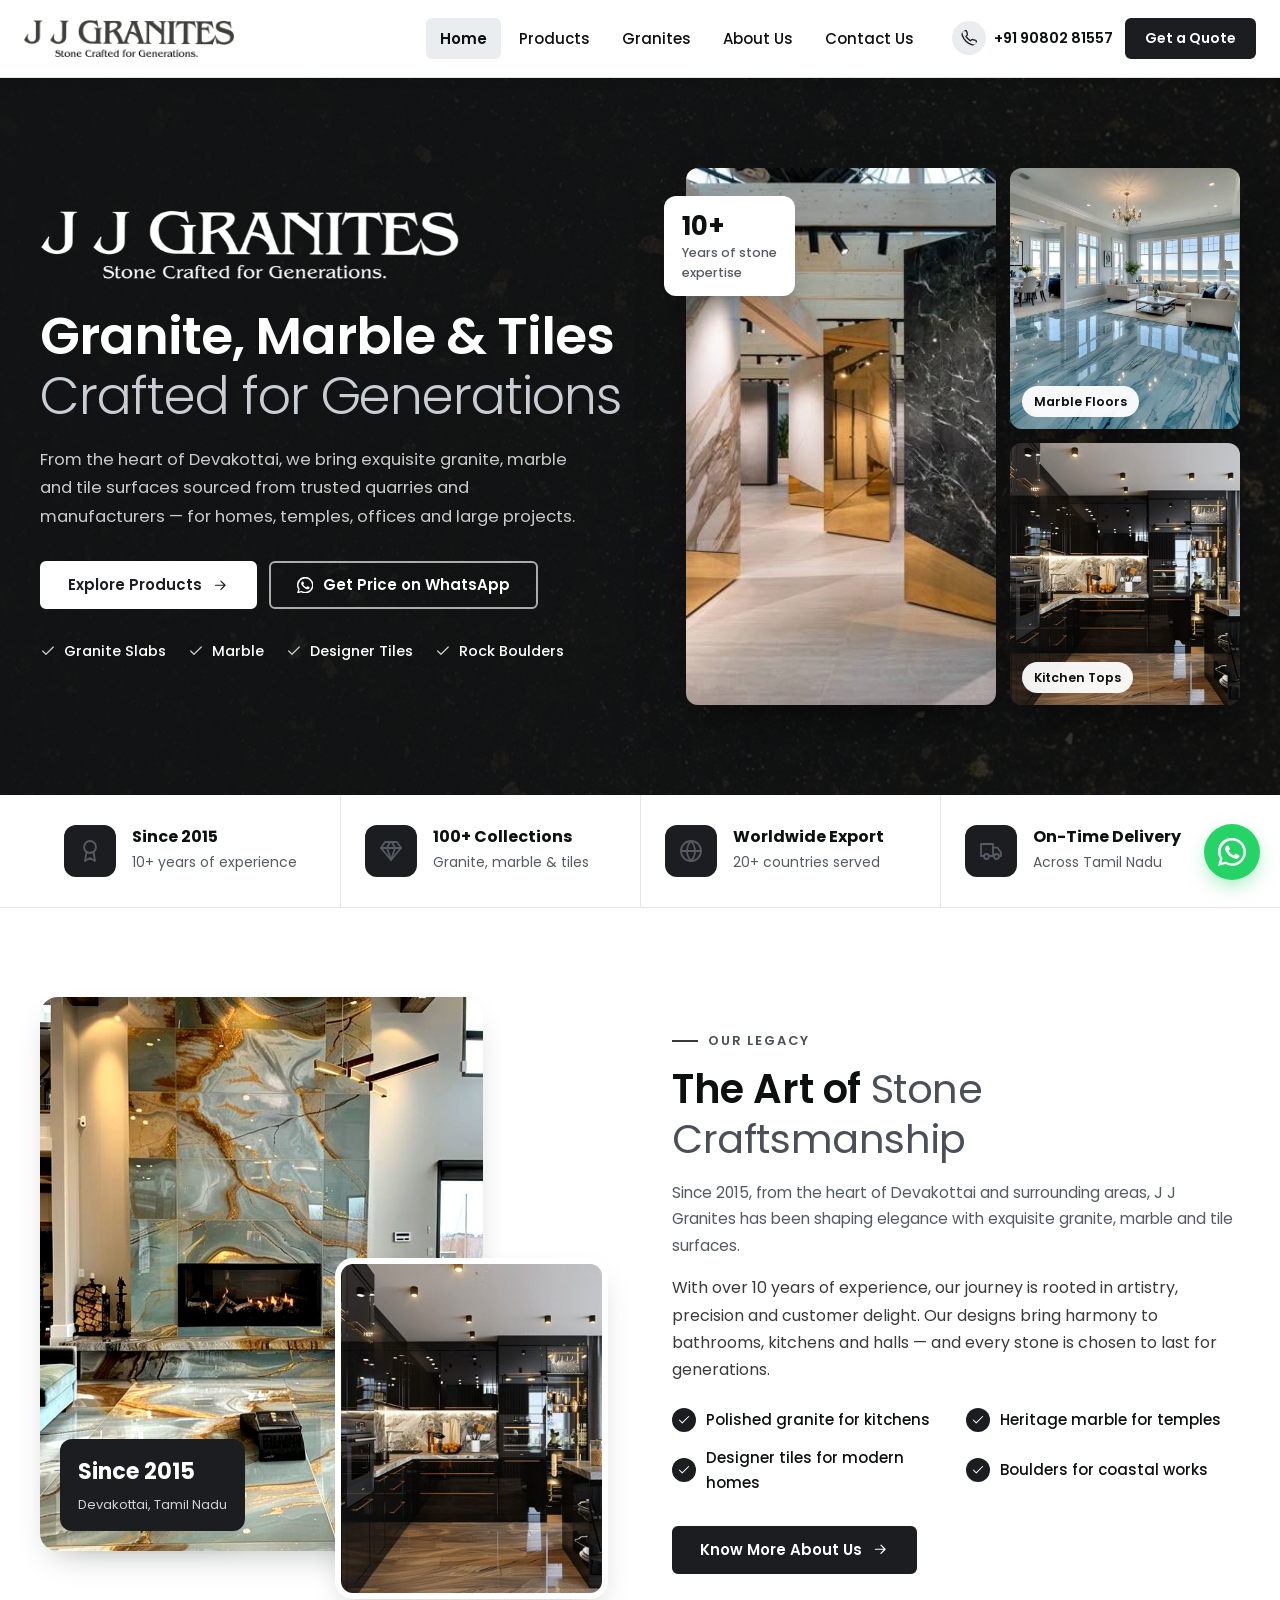
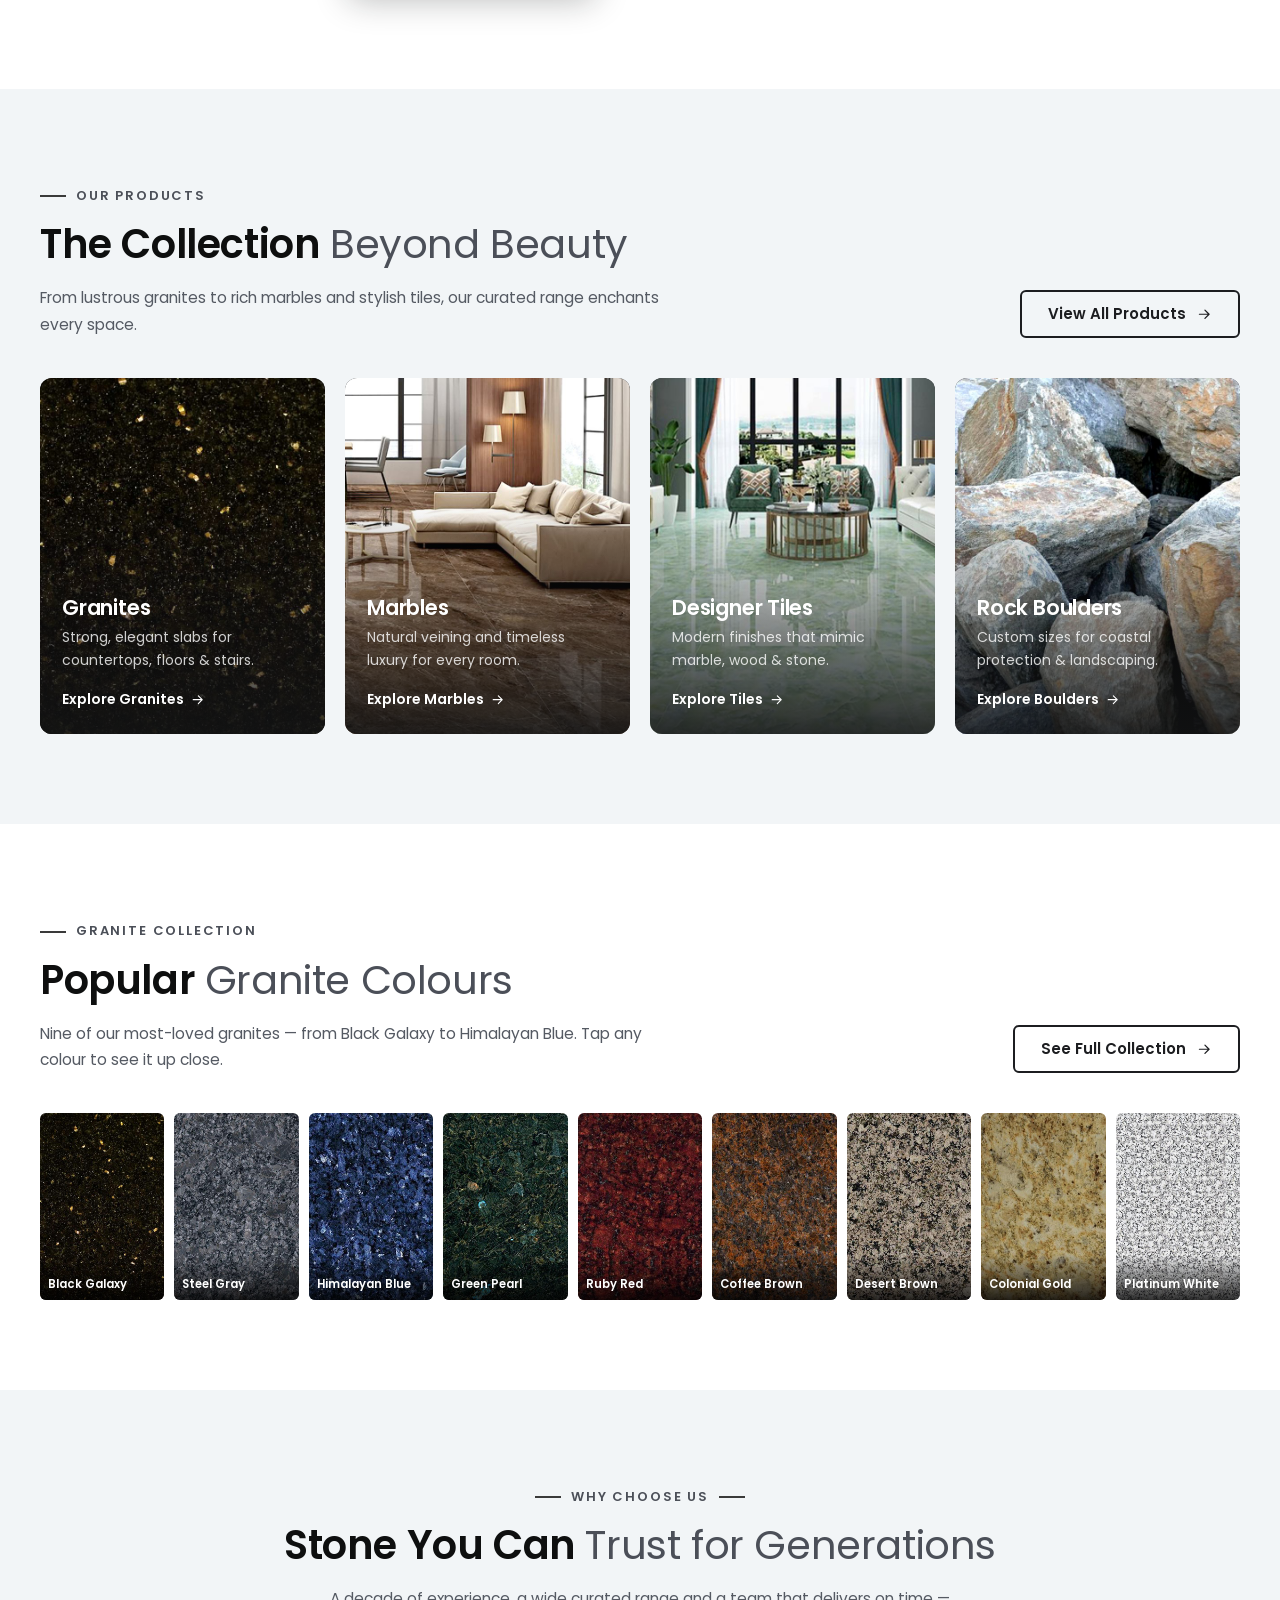
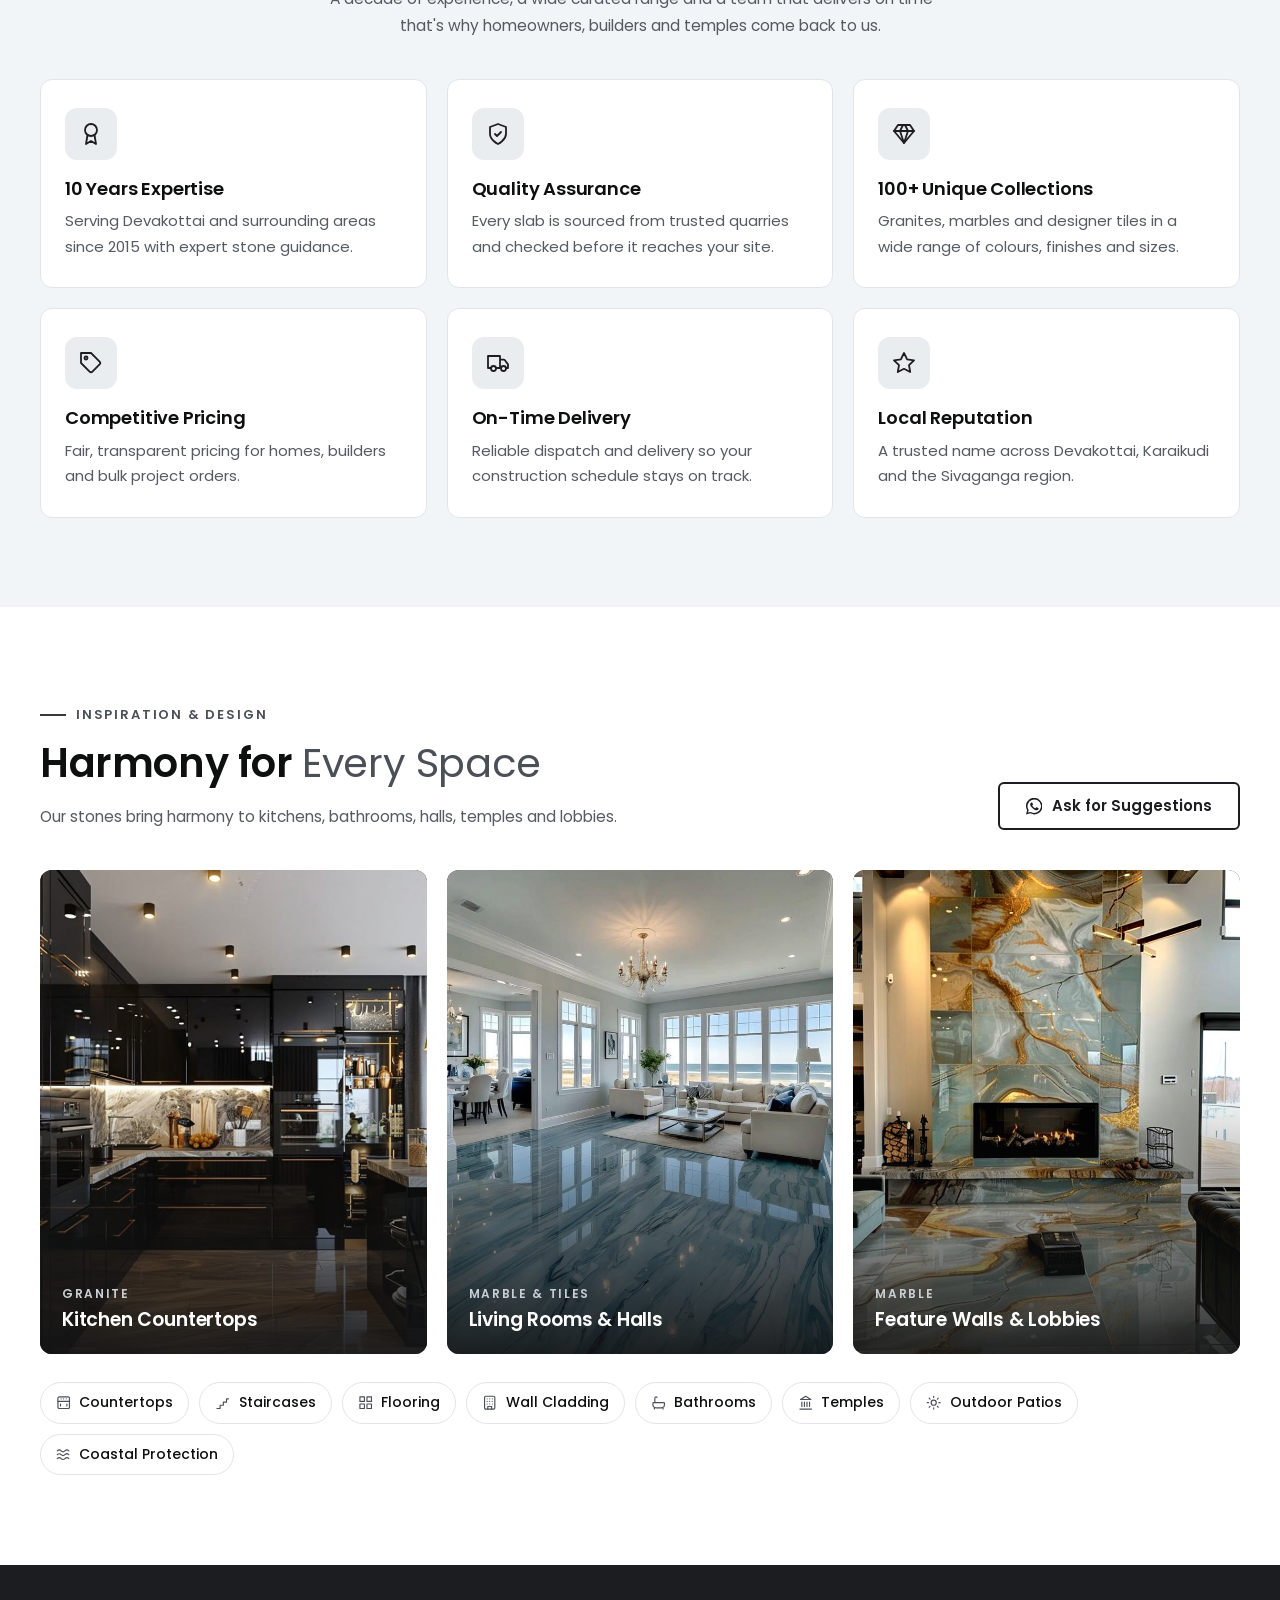
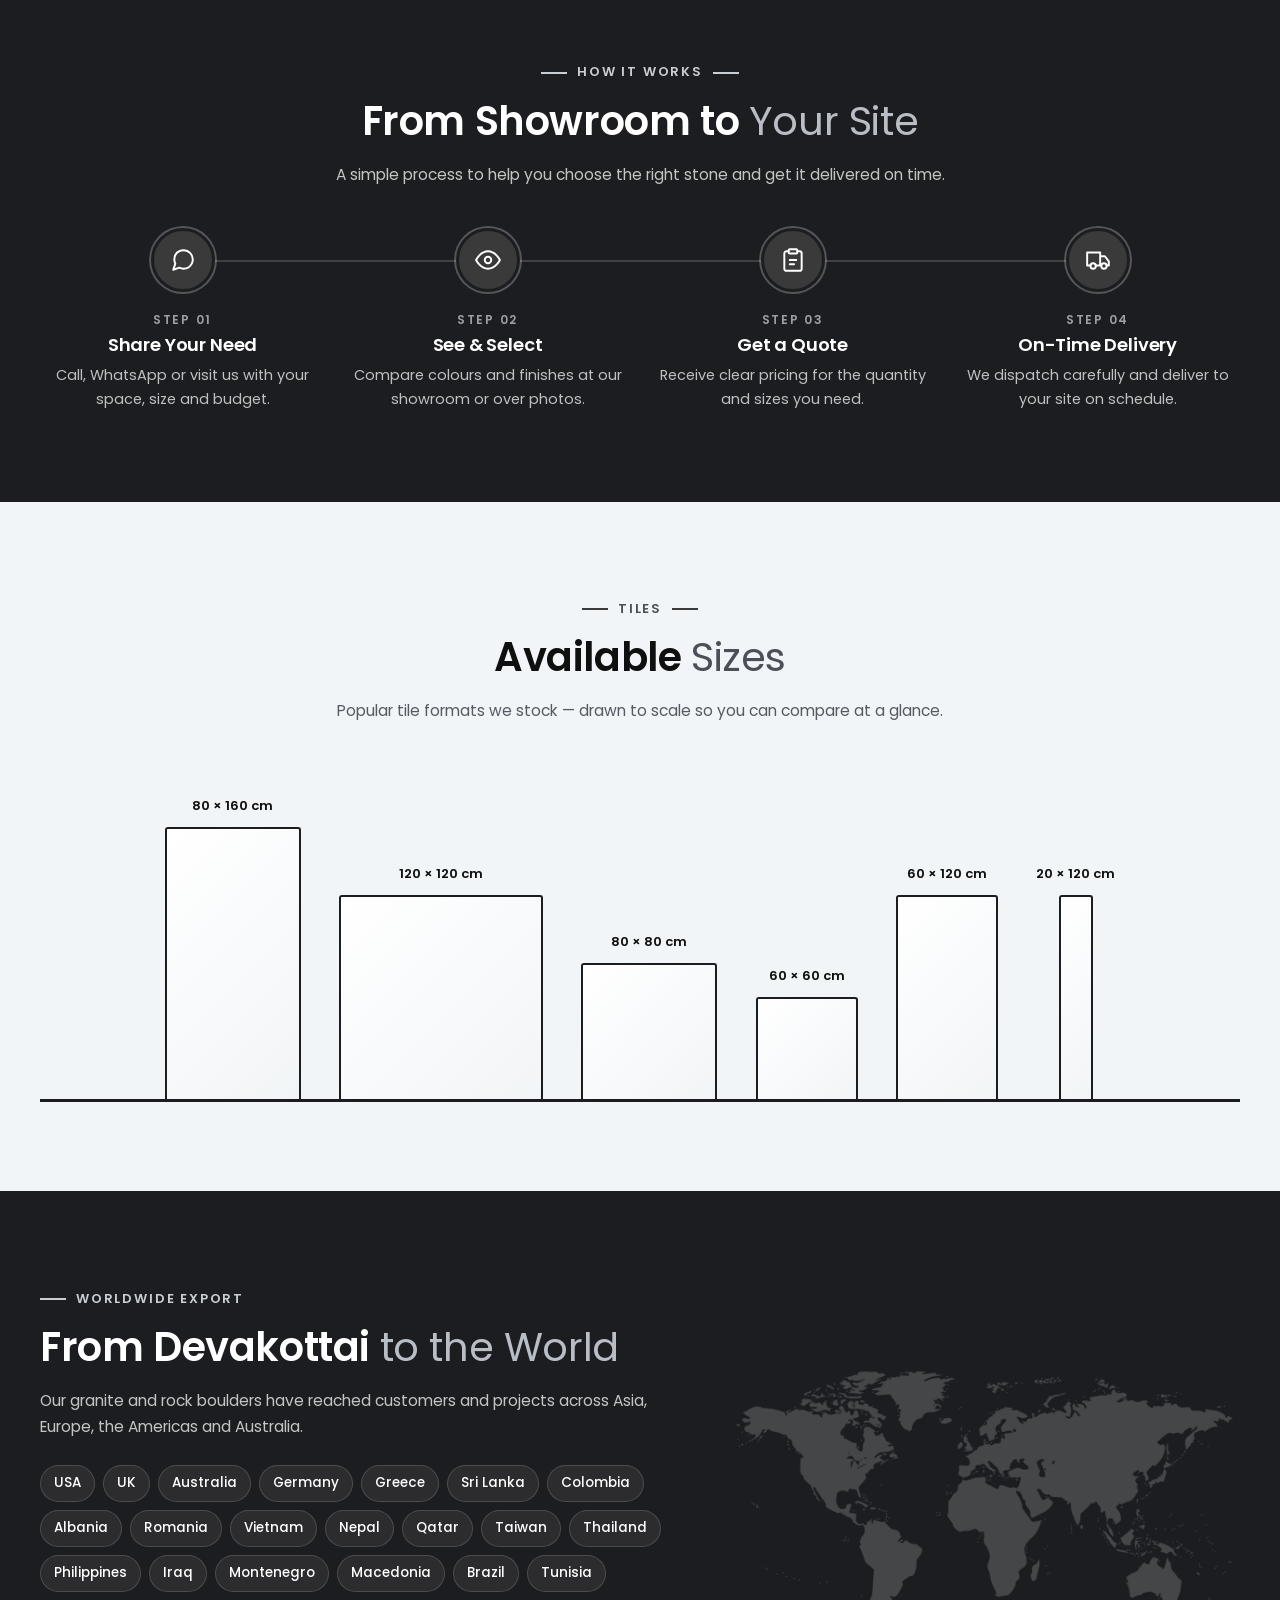
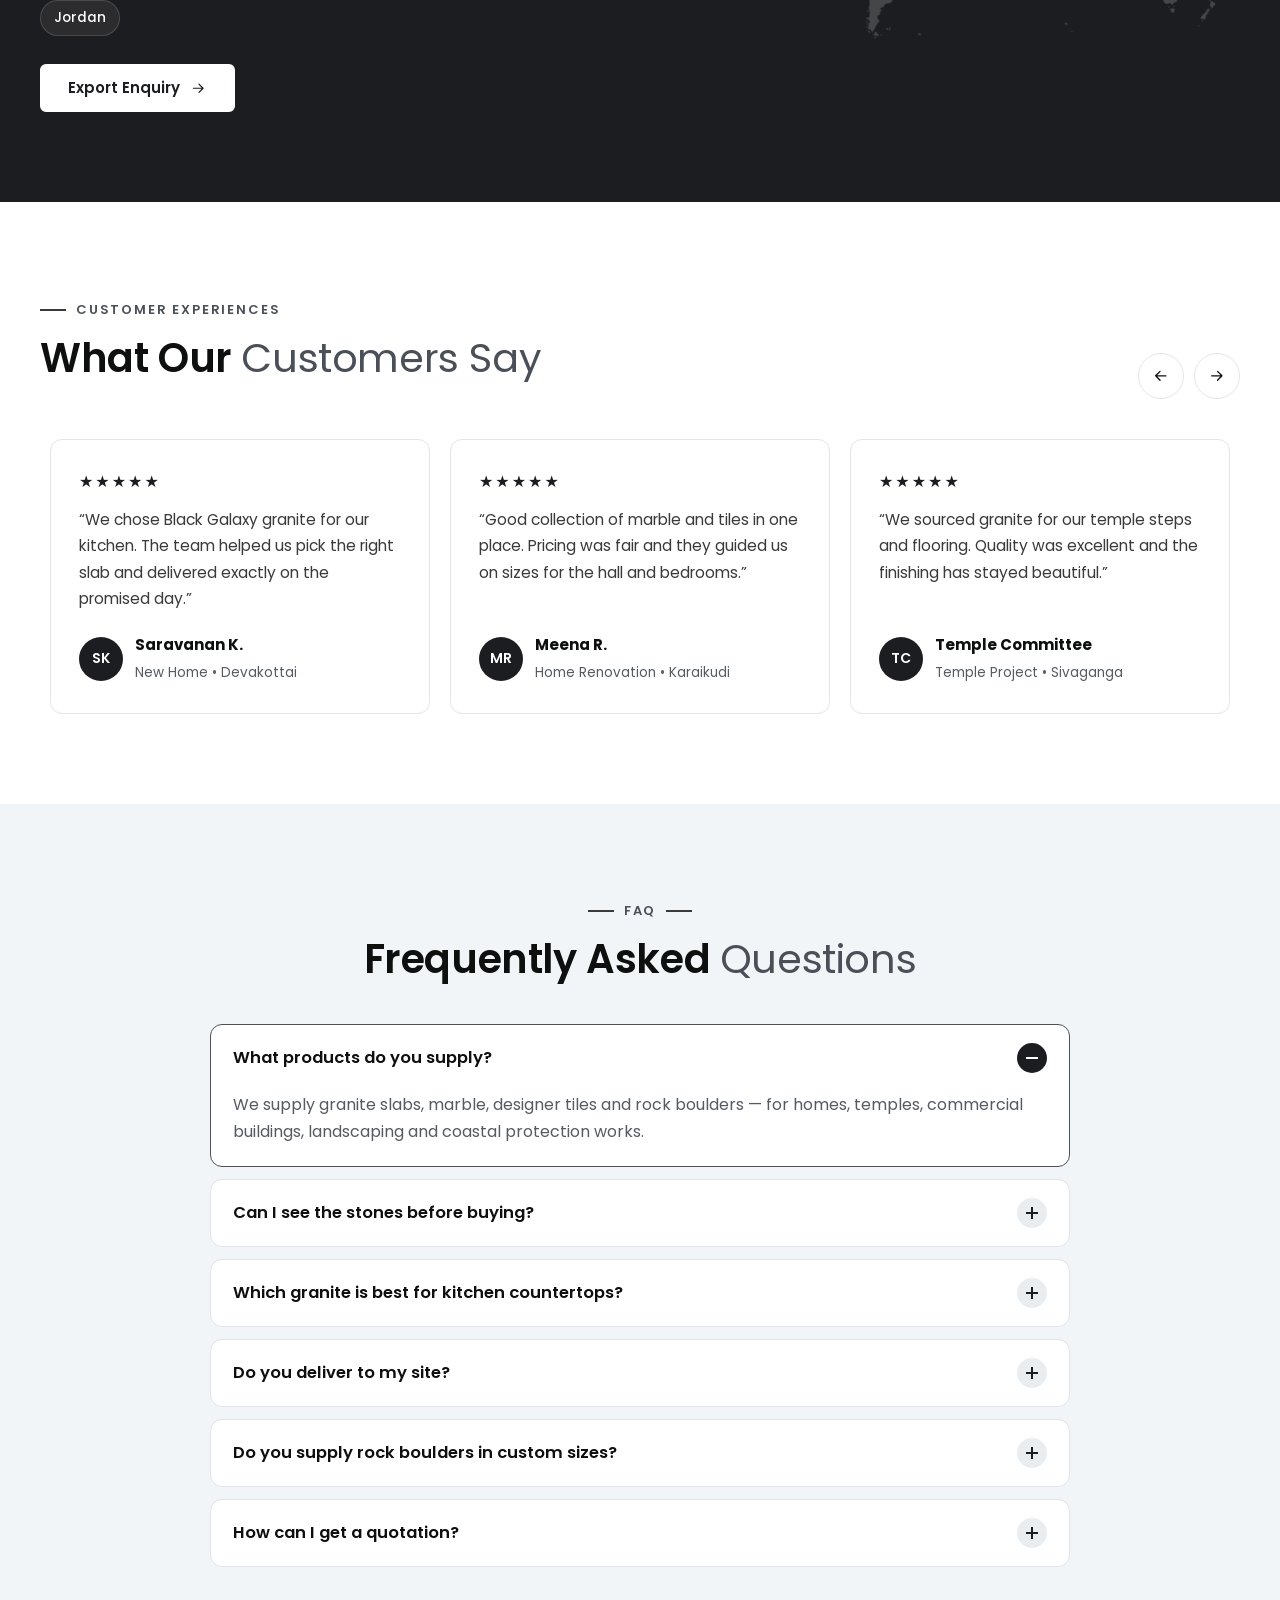
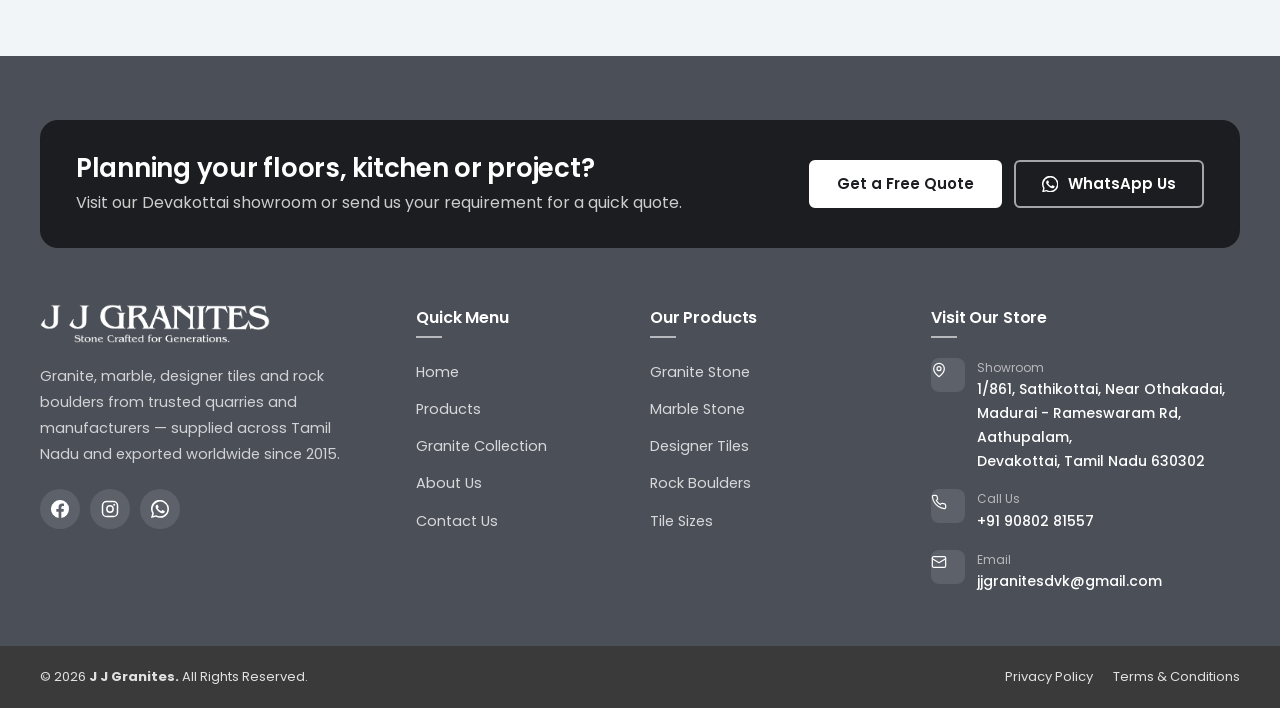
==== index.html @ 9a73b0e4 "Redesign J J Granites website as a static multi-page site Rebuild Home, Products, Granites, About an" ====
<!DOCTYPE html>
<html lang="en">
<head>
  <meta charset="UTF-8">
  <meta name="viewport" content="width=device-width, initial-scale=1">
  <title>J J Granites | Granite, Marble &amp; Tiles Showroom in Devakottai</title>
  <meta name="description" content="J J Granites, Devakottai — premium granite slabs, marble, designer tiles and rock boulders since 2015. 100+ collections, competitive pricing, on-time delivery and worldwide export.">
  <meta name="theme-color" content="#1c1d20">
  <meta property="og:title" content="J J Granites — Stone Crafted for Generations">
  <meta property="og:description" content="Granite, marble, designer tiles and rock boulders in Devakottai, Tamil Nadu. Since 2015.">
  <meta property="og:image" content="assets/images/showroom.jpg">
  <link rel="icon" href="assets/images/favicon.svg" type="image/svg+xml">
  <link rel="preconnect" href="https://fonts.googleapis.com">
  <link rel="preconnect" href="https://fonts.gstatic.com" crossorigin>
  <link rel="preload" as="image" href="assets/images/showroom.jpg" fetchpriority="high">
  <link href="https://fonts.googleapis.com/css2?family=Poppins:wght@300;400;500;600;700&display=swap" rel="stylesheet">
  <link rel="stylesheet" href="assets/css/style.css">
  <script>document.documentElement.className += " js";</script>
  <script type="application/ld+json">
  {"@context":"https://schema.org","@type":"HomeAndConstructionBusiness","name":"J J Granites","description":"Granite, marble, designer tiles and rock boulders supplier in Devakottai since 2015.","telephone":"+91 90802 81557","email":"jjgranitesdvk@gmail.com","foundingDate":"2015","address":{"@type":"PostalAddress","streetAddress":"1/861, Sathikottai, Near Othakadai, Madurai - Rameswaram Rd, Aathupalam","addressLocality":"Devakottai","addressRegion":"Tamil Nadu","postalCode":"630302","addressCountry":"IN"},"geo":{"@type":"GeoCoordinates","latitude":9.93785,"longitude":78.82600},"sameAs":["https://www.facebook.com/p/JJ-Granites-100064353811901/","https://www.instagram.com/jjgranitesdvk/"]}
  </script>
</head>
<body data-page="home">

  <div id="site-header"></div>

  <main>
    <!-- ================= HERO ================= -->
    <section class="hero" aria-label="Welcome">
      <div class="hero__texture"><img src="assets/images/texture-black.jpg" alt="" width="1600" height="996"></div>
      <div class="container hero__grid">
        <div class="hero__content">
          <img class="hero__logo hero-in" src="assets/images/logo-white.png" alt="J J Granites — Stone Crafted for Generations." width="597" height="101">
          <h1 class="hero__title hero-in" style="--d:.08s">Granite, Marble &amp; Tiles <span>Crafted for Generations</span></h1>
          <p class="hero__text hero-in" style="--d:.16s">From the heart of Devakottai, we bring exquisite granite, marble and tile surfaces sourced from trusted quarries and manufacturers — for homes, temples, offices and large projects.</p>
          <div class="btn-row hero-in" style="--d:.24s">
            <a class="btn" href="Products.html">Explore Products <i data-icon="arrow"></i></a>
            <a class="btn btn--outline" data-wa="Hello J J Granites, I'd like to know the price and availability of your stones."><i data-icon="whatsapp"></i> Get Price on WhatsApp</a>
          </div>
          <ul class="hero__points hero-in" style="--d:.32s">
            <li><i data-icon="check"></i>Granite Slabs</li>
            <li><i data-icon="check"></i>Marble</li>
            <li><i data-icon="check"></i>Designer Tiles</li>
            <li><i data-icon="check"></i>Rock Boulders</li>
          </ul>
        </div>
        <div class="collage hero-in" style="--d:.2s">
          <div class="collage__item collage__item--main"><img src="assets/images/showroom.jpg" alt="Showroom with polished marble and granite display slabs" width="736" height="491" fetchpriority="high" style="object-position: 30% 50%"></div>
          <div class="collage__item"><img src="assets/images/marble-living.jpg" alt="Living room with glossy blue marble flooring" width="736" height="920"><span class="collage__label">Marble Floors</span></div>
          <div class="collage__item"><img src="assets/images/kitchen.jpg" alt="Modern kitchen with stone countertops" width="736" height="920" style="object-position: 50% 60%"><span class="collage__label">Kitchen Tops</span></div>
          <div class="collage__badge"><strong>10+</strong><span>Years of stone<br>expertise</span></div>
        </div>
      </div>
    </section>

    <!-- ================= HIGHLIGHTS ================= -->
    <section class="stats-bar" aria-label="Highlights">
      <div class="container stats">
        <div class="stat"><span class="stat__icon"><i data-icon="award"></i></span><div><strong>Since 2015</strong><span>10+ years of experience</span></div></div>
        <div class="stat"><span class="stat__icon"><i data-icon="gem"></i></span><div><strong>100+ Collections</strong><span>Granite, marble &amp; tiles</span></div></div>
        <div class="stat"><span class="stat__icon"><i data-icon="globe"></i></span><div><strong>Worldwide Export</strong><span>20+ countries served</span></div></div>
        <div class="stat"><span class="stat__icon"><i data-icon="truck"></i></span><div><strong>On-Time Delivery</strong><span>Across Tamil Nadu</span></div></div>
      </div>
    </section>

    <!-- ================= ABOUT ================= -->
    <section class="section">
      <div class="container split">
        <div class="media-pair" data-reveal>
          <div class="media"><img src="assets/images/onyx-living.jpg" alt="Living room with onyx marble feature wall and floor" width="736" height="920" loading="lazy"></div>
          <div class="media media--inset"><img src="assets/images/kitchen.jpg" alt="Kitchen finished with dark stone surfaces" width="736" height="920" loading="lazy"></div>
          <div class="media-badge"><strong>Since 2015</strong><span>Devakottai, Tamil Nadu</span></div>
        </div>
        <div data-reveal>
          <span class="eyebrow">Our Legacy</span>
          <h2 class="title">The Art of <span>Stone Craftsmanship</span></h2>
          <p class="lead">Since 2015, from the heart of Devakottai and surrounding areas, J J Granites has been shaping elegance with exquisite granite, marble and tile surfaces.</p>
          <p>With over 10 years of experience, our journey is rooted in artistry, precision and customer delight. Our designs bring harmony to bathrooms, kitchens and halls — and every stone is chosen to last for generations.</p>
          <ul class="checks">
            <li><i data-icon="check"></i>Polished granite for kitchens</li>
            <li><i data-icon="check"></i>Heritage marble for temples</li>
            <li><i data-icon="check"></i>Designer tiles for modern homes</li>
            <li><i data-icon="check"></i>Boulders for coastal works</li>
          </ul>
          <a class="btn" href="About%20us.html">Know More About Us <i data-icon="arrow"></i></a>
        </div>
      </div>
    </section>

    <!-- ================= PRODUCT CATEGORIES ================= -->
    <section class="section section--alt">
      <div class="container">
        <div class="section-head section-head--split">
          <div>
            <span class="eyebrow">Our Products</span>
            <h2 class="title">The Collection <span>Beyond Beauty</span></h2>
            <p class="lead">From lustrous granites to rich marbles and stylish tiles, our curated range enchants every space.</p>
          </div>
          <a class="btn btn--outline" href="Products.html">View All Products <i data-icon="arrow"></i></a>
        </div>
        <div class="cats" data-stagger>
          <a class="cat" href="Products.html#granite" data-reveal>
            <img src="assets/images/cat-granite.jpg" alt="Black galaxy granite with golden flecks" width="640" height="800" loading="lazy">
            <div class="cat__body"><h3>Granites</h3><p>Strong, elegant slabs for countertops, floors &amp; stairs.</p><span class="link-arrow">Explore Granites <i data-icon="arrow"></i></span></div>
          </a>
          <a class="cat" href="Products.html#marble" data-reveal>
            <img src="assets/images/cat-marble.jpg" alt="Living room with brown marble flooring" width="640" height="800" loading="lazy">
            <div class="cat__body"><h3>Marbles</h3><p>Natural veining and timeless luxury for every room.</p><span class="link-arrow">Explore Marbles <i data-icon="arrow"></i></span></div>
          </a>
          <a class="cat" href="Products.html#tiles" data-reveal>
            <img src="assets/images/cat-tiles.jpg" alt="Hall with glossy green designer floor tiles" width="640" height="800" loading="lazy">
            <div class="cat__body"><h3>Designer Tiles</h3><p>Modern finishes that mimic marble, wood &amp; stone.</p><span class="link-arrow">Explore Tiles <i data-icon="arrow"></i></span></div>
          </a>
          <a class="cat" href="Products.html#boulders" data-reveal>
            <img src="assets/images/cat-boulders.jpg" alt="Large natural rock boulders" width="640" height="800" loading="lazy">
            <div class="cat__body"><h3>Rock Boulders</h3><p>Custom sizes for coastal protection &amp; landscaping.</p><span class="link-arrow">Explore Boulders <i data-icon="arrow"></i></span></div>
          </a>
        </div>
        <p class="swipe-hint"><i data-icon="arrow"></i> Swipe to see more</p>
      </div>
    </section>

    <!-- ================= GRANITE STRIP ================= -->
    <section class="section">
      <div class="container">
        <div class="section-head section-head--split">
          <div>
            <span class="eyebrow">Granite Collection</span>
            <h2 class="title">Popular <span>Granite Colours</span></h2>
            <p class="lead">Nine of our most-loved granites — from Black Galaxy to Himalayan Blue. Tap any colour to see it up close.</p>
          </div>
          <a class="btn btn--outline" href="granites.html">See Full Collection <i data-icon="arrow"></i></a>
        </div>
        <div class="strip">
          <a href="granites.html#black-galaxy"><img src="assets/images/granite-black-galaxy-sm.jpg" alt="Black Galaxy granite" width="480" height="720" loading="lazy"><span>Black Galaxy</span></a>
          <a href="granites.html#steel-gray"><img src="assets/images/granite-steel-gray-sm.jpg" alt="Steel Gray granite" width="480" height="720" loading="lazy"><span>Steel Gray</span></a>
          <a href="granites.html#himalayan-blue"><img src="assets/images/granite-himalayan-blue-sm.jpg" alt="Himalayan Blue granite" width="480" height="720" loading="lazy"><span>Himalayan Blue</span></a>
          <a href="granites.html#green-pearl"><img src="assets/images/granite-green-pearl-sm.jpg" alt="Green Pearl granite" width="480" height="720" loading="lazy"><span>Green Pearl</span></a>
          <a href="granites.html#ruby-red"><img src="assets/images/granite-ruby-red-sm.jpg" alt="Absolute Ruby Red granite" width="480" height="720" loading="lazy"><span>Ruby Red</span></a>
          <a href="granites.html#coffee-brown"><img src="assets/images/granite-coffee-brown-sm.jpg" alt="Coffee Brown granite" width="480" height="720" loading="lazy"><span>Coffee Brown</span></a>
          <a href="granites.html#desert-brown"><img src="assets/images/granite-desert-brown-sm.jpg" alt="Desert Brown granite" width="480" height="720" loading="lazy"><span>Desert Brown</span></a>
          <a href="granites.html#colonial-gold"><img src="assets/images/granite-colonial-gold-sm.jpg" alt="Colonial Gold granite" width="480" height="720" loading="lazy"><span>Colonial Gold</span></a>
          <a href="granites.html#platinum-white"><img src="assets/images/granite-platinum-white-sm.jpg" alt="Platinum White granite" width="480" height="720" loading="lazy"><span>Platinum White</span></a>
        </div>
      </div>
    </section>

    <!-- ================= WHY ================= -->
    <section class="section section--alt">
      <div class="container">
        <div class="section-head section-head--center">
          <span class="eyebrow">Why Choose Us</span>
          <h2 class="title">Stone You Can <span>Trust for Generations</span></h2>
          <p class="lead">A decade of experience, a wide curated range and a team that delivers on time — that's why homeowners, builders and temples come back to us.</p>
        </div>
        <div class="features" data-stagger>
          <div class="feature" data-reveal><div class="feature__icon"><i data-icon="award"></i></div><div><h3>10 Years Expertise</h3><p>Serving Devakottai and surrounding areas since 2015 with expert stone guidance.</p></div></div>
          <div class="feature" data-reveal><div class="feature__icon"><i data-icon="shield"></i></div><div><h3>Quality Assurance</h3><p>Every slab is sourced from trusted quarries and checked before it reaches your site.</p></div></div>
          <div class="feature" data-reveal><div class="feature__icon"><i data-icon="gem"></i></div><div><h3>100+ Unique Collections</h3><p>Granites, marbles and designer tiles in a wide range of colours, finishes and sizes.</p></div></div>
          <div class="feature" data-reveal><div class="feature__icon"><i data-icon="tag"></i></div><div><h3>Competitive Pricing</h3><p>Fair, transparent pricing for homes, builders and bulk project orders.</p></div></div>
          <div class="feature" data-reveal><div class="feature__icon"><i data-icon="truck"></i></div><div><h3>On-Time Delivery</h3><p>Reliable dispatch and delivery so your construction schedule stays on track.</p></div></div>
          <div class="feature" data-reveal><div class="feature__icon"><i data-icon="star"></i></div><div><h3>Local Reputation</h3><p>A trusted name across Devakottai, Karaikudi and the Sivaganga region.</p></div></div>
        </div>
      </div>
    </section>

    <!-- ================= INSPIRATION / SPACES ================= -->
    <section class="section">
      <div class="container">
        <div class="section-head section-head--split">
          <div>
            <span class="eyebrow">Inspiration &amp; Design</span>
            <h2 class="title">Harmony for <span>Every Space</span></h2>
            <p class="lead">Our stones bring harmony to kitchens, bathrooms, halls, temples and lobbies.</p>
          </div>
          <a class="btn btn--outline" data-wa="Hello J J Granites, I need help choosing stone for my home / project."><i data-icon="whatsapp"></i> Ask for Suggestions</a>
        </div>
        <div class="spaces" data-stagger>
          <div class="space" data-reveal><img src="assets/images/kitchen.jpg" alt="Kitchen with polished stone surfaces" width="736" height="920" loading="lazy"><div class="space__body"><small>Granite</small><h3>Kitchen Countertops</h3></div></div>
          <div class="space" data-reveal><img src="assets/images/marble-living.jpg" alt="Hall with glossy marble flooring" width="736" height="920" loading="lazy"><div class="space__body"><small>Marble &amp; Tiles</small><h3>Living Rooms &amp; Halls</h3></div></div>
          <div class="space" data-reveal><img src="assets/images/onyx-living.jpg" alt="Feature wall clad in onyx marble" width="736" height="920" loading="lazy"><div class="space__body"><small>Marble</small><h3>Feature Walls &amp; Lobbies</h3></div></div>
        </div>
        <p class="swipe-hint"><i data-icon="arrow"></i> Swipe to see more</p>
        <div class="pills" style="margin-top: 28px">
          <span class="pill"><i data-icon="kitchen"></i>Countertops</span>
          <span class="pill"><i data-icon="stairs"></i>Staircases</span>
          <span class="pill"><i data-icon="grid"></i>Flooring</span>
          <span class="pill"><i data-icon="building"></i>Wall Cladding</span>
          <span class="pill"><i data-icon="bath"></i>Bathrooms</span>
          <span class="pill"><i data-icon="pillar"></i>Temples</span>
          <span class="pill"><i data-icon="sun"></i>Outdoor Patios</span>
          <span class="pill"><i data-icon="wave"></i>Coastal Protection</span>
        </div>
      </div>
    </section>

    <!-- ================= PROCESS ================= -->
    <section class="section section--dark">
      <div class="container">
        <div class="section-head section-head--center">
          <span class="eyebrow">How It Works</span>
          <h2 class="title">From Showroom to <span>Your Site</span></h2>
          <p class="lead">A simple process to help you choose the right stone and get it delivered on time.</p>
        </div>
        <div class="process">
          <div class="step"><div class="step__dot"><i data-icon="chat"></i></div><span class="step__no">STEP 01</span><h3>Share Your Need</h3><p>Call, WhatsApp or visit us with your space, size and budget.</p></div>
          <div class="step"><div class="step__dot"><i data-icon="eye"></i></div><span class="step__no">STEP 02</span><h3>See &amp; Select</h3><p>Compare colours and finishes at our showroom or over photos.</p></div>
          <div class="step"><div class="step__dot"><i data-icon="clipboard"></i></div><span class="step__no">STEP 03</span><h3>Get a Quote</h3><p>Receive clear pricing for the quantity and sizes you need.</p></div>
          <div class="step"><div class="step__dot"><i data-icon="truck"></i></div><span class="step__no">STEP 04</span><h3>On-Time Delivery</h3><p>We dispatch carefully and deliver to your site on schedule.</p></div>
        </div>
      </div>
    </section>

    <!-- ================= TILE SIZES ================= -->
    <section class="section section--alt" id="sizes">
      <div class="container">
        <div class="section-head section-head--center">
          <span class="eyebrow">Tiles</span>
          <h2 class="title">Available <span>Sizes</span></h2>
          <p class="lead">Popular tile formats we stock — drawn to scale so you can compare at a glance.</p>
        </div>
        <div class="sizes" aria-label="Available tile sizes in centimetres">
          <div class="size"><span class="size__label">80 × 160 cm</span><div class="size__box" style="--w:80;--h:160"></div></div>
          <div class="size"><span class="size__label">120 × 120 cm</span><div class="size__box" style="--w:120;--h:120"></div></div>
          <div class="size"><span class="size__label">80 × 80 cm</span><div class="size__box" style="--w:80;--h:80"></div></div>
          <div class="size"><span class="size__label">60 × 60 cm</span><div class="size__box" style="--w:60;--h:60"></div></div>
          <div class="size"><span class="size__label">60 × 120 cm</span><div class="size__box" style="--w:60;--h:120"></div></div>
          <div class="size"><span class="size__label">20 × 120 cm</span><div class="size__box" style="--w:20;--h:120"></div></div>
        </div>
      </div>
    </section>

    <!-- ================= EXPORT ================= -->
    <section class="section section--dark">
      <div class="container export">
        <div data-reveal>
          <span class="eyebrow">Worldwide Export</span>
          <h2 class="title">From Devakottai <span>to the World</span></h2>
          <p class="lead">Our granite and rock boulders have reached customers and projects across Asia, Europe, the Americas and Australia.</p>
          <ul class="countries">
            <li>USA</li><li>UK</li><li>Australia</li><li>Germany</li><li>Greece</li><li>Sri Lanka</li><li>Colombia</li><li>Albania</li><li>Romania</li><li>Vietnam</li><li>Nepal</li><li>Qatar</li><li>Taiwan</li><li>Thailand</li><li>Philippines</li><li>Iraq</li><li>Montenegro</li><li>Macedonia</li><li>Brazil</li><li>Tunisia</li><li>Jordan</li>
          </ul>
          <div class="btn-row" style="margin-top: 28px"><a class="btn btn--white" data-wa="Hello J J Granites, I have an export enquiry.">Export Enquiry <i data-icon="arrow"></i></a></div>
        </div>
        <div class="export__map" data-reveal><img src="assets/images/world-map.png" alt="World map showing J J Granites export reach" width="1100" height="684" loading="lazy"></div>
      </div>
    </section>

    <!-- ================= TESTIMONIALS ================= -->
    <section class="section">
      <div class="container">
        <div class="section-head section-head--split">
          <div>
            <span class="eyebrow">Customer Experiences</span>
            <h2 class="title">What Our <span>Customers Say</span></h2>
          </div>
          <div class="slider__nav">
            <button class="slider__btn" data-prev aria-label="Previous"><i data-icon="arrowL"></i></button>
            <button class="slider__btn" data-next aria-label="Next"><i data-icon="arrow"></i></button>
          </div>
        </div>
        <!-- DEMO TESTIMONIALS: replace names and quotes with genuine customer reviews (e.g. from Google) before going live -->
        <div class="slider" data-slider>
          <div class="slider__track">
            <div class="slide"><div class="testi"><div class="testi__stars" aria-label="5 out of 5">★★★★★</div><p>“We chose Black Galaxy granite for our kitchen. The team helped us pick the right slab and delivered exactly on the promised day.”</p><div class="testi__who"><span class="testi__avatar">SK</span><div><strong>Saravanan K.</strong><small>New Home • Devakottai</small></div></div></div></div>
            <div class="slide"><div class="testi"><div class="testi__stars" aria-label="5 out of 5">★★★★★</div><p>“Good collection of marble and tiles in one place. Pricing was fair and they guided us on sizes for the hall and bedrooms.”</p><div class="testi__who"><span class="testi__avatar">MR</span><div><strong>Meena R.</strong><small>Home Renovation • Karaikudi</small></div></div></div></div>
            <div class="slide"><div class="testi"><div class="testi__stars" aria-label="5 out of 5">★★★★★</div><p>“We sourced granite for our temple steps and flooring. Quality was excellent and the finishing has stayed beautiful.”</p><div class="testi__who"><span class="testi__avatar">TC</span><div><strong>Temple Committee</strong><small>Temple Project • Sivaganga</small></div></div></div></div>
            <div class="slide"><div class="testi"><div class="testi__stars" aria-label="5 out of 5">★★★★★</div><p>“Reliable supplier for our building projects. Bulk orders are handled professionally and dispatch is always on schedule.”</p><div class="testi__who"><span class="testi__avatar">AB</span><div><strong>Arun Builders</strong><small>Contractor • Ramanathapuram</small></div></div></div></div>
          </div>
        </div>
      </div>
    </section>

    <!-- ================= FAQ ================= -->
    <section class="section section--alt">
      <div class="container">
        <div class="section-head section-head--center">
          <span class="eyebrow">FAQ</span>
          <h2 class="title">Frequently Asked <span>Questions</span></h2>
        </div>
        <div class="faq">
          <div class="faq__item is-open"><button class="faq__q" aria-expanded="true">What products do you supply?<span class="faq__plus"></span></button><div class="faq__a"><div><p>We supply granite slabs, marble, designer tiles and rock boulders — for homes, temples, commercial buildings, landscaping and coastal protection works.</p></div></div></div>
          <div class="faq__item"><button class="faq__q" aria-expanded="false">Can I see the stones before buying?<span class="faq__plus"></span></button><div class="faq__a"><div><p>Yes. You are welcome to visit our showroom on the Madurai – Rameswaram Road, Aathupalam, Devakottai. We can also share photos and videos on WhatsApp.</p></div></div></div>
          <div class="faq__item"><button class="faq__q" aria-expanded="false">Which granite is best for kitchen countertops?<span class="faq__plus"></span></button><div class="faq__a"><div><p>Dark granites such as Black Galaxy and Steel Gray are popular for kitchens because they are hard, stain-resistant and easy to maintain. We'll help you choose based on your design and budget.</p></div></div></div>
          <div class="faq__item"><button class="faq__q" aria-expanded="false">Do you deliver to my site?<span class="faq__plus"></span></button><div class="faq__a"><div><p>Yes. We deliver across Devakottai, Karaikudi and the surrounding regions, and export granite and rock boulders internationally.</p></div></div></div>
          <div class="faq__item"><button class="faq__q" aria-expanded="false">Do you supply rock boulders in custom sizes?<span class="faq__plus"></span></button><div class="faq__a"><div><p>Yes. Rock boulders are supplied in custom sizes, weights and quantities as per the client's requirement.</p></div></div></div>
          <div class="faq__item"><button class="faq__q" aria-expanded="false">How can I get a quotation?<span class="faq__plus"></span></button><div class="faq__a"><div><p>Call or WhatsApp us on +91 90802 81557, or fill the enquiry form with the product, quantity and site location. We'll get back to you with pricing.</p></div></div></div>
        </div>
      </div>
    </section>
  </main>

  <div id="site-footer"></div>
  <script src="assets/js/main.js" defer></script>
</body>
</html>
---- assets/css/style.css ----
/* =========================================================
   J J Granites — shared stylesheet
   Theme kept from the original site: Poppins + monochrome stone
   palette (charcoal #4B4F58, graphite #3A3A3A, black, white, #F2F5F7)
   ========================================================= */
:root {
  --stone-950: #121314;
  --stone-900: #1c1d20;
  --stone-800: #2a2c30;
  --stone-700: #3a3a3a;   /* original graphite */
  --stone-600: #4b4f58;   /* original charcoal (footer / text) */
  --stone-400: #8a8f98;
  --stone-200: #dde1e5;
  --stone-100: #e9edf0;
  --stone-50: #f2f5f7;    /* original light background */
  --ink: #0e0f0f;          /* headings */
  --text: #3a3a3a;         /* body copy */
  --muted: #555a63;        /* secondary copy, AA on white */
  --line: #e1e5e9;
  --bg: #ffffff;
  --bg-alt: #f2f5f7;

  --font: "Poppins", system-ui, -apple-system, "Segoe UI", Roboto, sans-serif;
  --radius-sm: 6px;
  --radius: 12px;
  --radius-lg: 18px;
  --shadow-sm: 0 2px 8px rgba(18, 19, 20, .06);
  --shadow: 0 14px 34px -14px rgba(18, 19, 20, .3);
  --ease: cubic-bezier(.22, 1, .36, 1);
  --container: 1200px;
  --header-h: 78px;
}

*, *::before, *::after { box-sizing: border-box; }
html { scroll-behavior: smooth; scroll-padding-top: calc(var(--header-h) + 16px); -webkit-text-size-adjust: 100%; }
body {
  margin: 0; padding-top: var(--header-h);
  font-family: var(--font); font-size: 16px; line-height: 1.7; color: var(--text);
  background: var(--bg); overflow-x: hidden; -webkit-font-smoothing: antialiased;
}
img { max-width: 100%; display: block; height: auto; }
a { color: inherit; text-decoration: none; }
button { font: inherit; cursor: pointer; }
h1, h2, h3, h4 { font-family: var(--font); color: var(--ink); line-height: 1.25; margin: 0 0 .5em; font-weight: 600; letter-spacing: -.01em; }
p { margin: 0 0 1em; }
:focus-visible { outline: 3px solid var(--stone-400); outline-offset: 2px; }

.container { width: min(var(--container), 100% - 48px); margin-inline: auto; }
.section { padding: clamp(56px, 7vw, 92px) 0; }
.section--alt { background: var(--bg-alt); }
.section--dark { background: var(--stone-900); color: rgba(255,255,255,.82); }
.section--dark h2, .section--dark h3 { color: #fff; }
.icon { width: 1.1em; height: 1.1em; display: inline-block; vertical-align: middle; flex-shrink: 0; }

/* ---------- Headings ---------- */
.eyebrow {
  display: inline-flex; align-items: center; gap: 10px; margin-bottom: 12px;
  font-size: 13px; font-weight: 600; letter-spacing: .14em; text-transform: uppercase; color: var(--stone-600);
}
.eyebrow::before { content: ""; width: 26px; height: 2px; background: var(--stone-700); }
.section--dark .eyebrow, .page-hero .eyebrow, .hero .eyebrow { color: #c9ced5; }
.section--dark .eyebrow::before, .page-hero .eyebrow::before, .hero .eyebrow::before { background: #c9ced5; }
.title { font-size: clamp(26px, 3.2vw, 40px); font-weight: 600; margin-bottom: 16px; }
.title span { color: var(--stone-600); font-weight: 400; }
.section--dark .title span { color: #b9bec6; }
.lead { font-size: clamp(15.5px, 1.2vw, 17px); color: var(--muted); max-width: 640px; }
.section--dark .lead { color: rgba(255,255,255,.74); }
.section-head { margin-bottom: 40px; }
.section-head--center { text-align: center; }
.section-head--center .lead { margin-inline: auto; }
.section-head--center .eyebrow::after { content: ""; width: 26px; height: 2px; background: var(--stone-700); }
.section--dark .section-head--center .eyebrow::after { background: #c9ced5; }
.section-head--split { display: flex; justify-content: space-between; align-items: flex-end; gap: 24px; flex-wrap: wrap; }
.section-head--split .lead { margin: 0; }

/* ---------- Buttons ---------- */
.btn {
  display: inline-flex; align-items: center; justify-content: center; gap: 10px;
  padding: 13px 26px; border-radius: var(--radius-sm); border: 2px solid var(--stone-900);
  background: var(--stone-900); color: #fff; font-weight: 600; font-size: 15px; line-height: 1.2;
  transition: background .25s, border-color .25s, color .25s, box-shadow .25s;
}
.btn:hover { background: var(--stone-600); border-color: var(--stone-600); box-shadow: var(--shadow); }
.btn--outline { background: transparent; color: var(--stone-900); border-color: var(--stone-900); }
.btn--outline:hover { background: var(--stone-900); color: #fff; border-color: var(--stone-900); }
.btn--white { background: #fff; color: var(--stone-900); border-color: #fff; }
.btn--white:hover { background: var(--stone-100); border-color: var(--stone-100); color: var(--ink); }
.btn--ghost-light { background: transparent; color: #fff; border-color: rgba(255,255,255,.6); }
.btn--ghost-light:hover { background: #fff; color: var(--stone-900); border-color: #fff; }
.btn--wa { background: #1fa855; border-color: #1fa855; }
.btn--wa:hover { background: #178a45; border-color: #178a45; }
.btn--sm { padding: 10px 18px; font-size: 14px; }
.btn--block { width: 100%; }
.btn-row { display: flex; flex-wrap: wrap; gap: 12px; }
.link-arrow { display: inline-flex; align-items: center; gap: 6px; font-weight: 600; font-size: 14.5px; color: var(--stone-900); }
.link-arrow .icon { transition: transform .25s; }
.link-arrow:hover .icon, a:hover > .link-arrow .icon { transform: translateX(4px); }

/* =========================================================
   Header — white, fixed
   ========================================================= */
.site-header {
  position: fixed; inset: 0 0 auto; z-index: 100; height: var(--header-h);
  background: #fff; border-bottom: 1px solid var(--line); box-shadow: 0 2px 12px rgba(18,19,20,.05);
}
.header__inner { height: 100%; display: flex; align-items: center; gap: 24px; width: min(1280px, 100% - 48px); margin-inline: auto; }
.brand { display: flex; align-items: center; min-width: 0; flex-shrink: 0; }
.brand__logo { width: 210px; height: auto; }
.nav { display: flex; align-items: center; gap: 4px; margin-left: auto; }
.nav__link { padding: 8px 14px; border-radius: 6px; font-size: 15px; font-weight: 500; color: var(--ink); transition: color .2s, background .2s; }
.nav__link:hover { background: var(--stone-50); }
.nav__link.is-active { font-weight: 600; background: var(--stone-100); }
.header__actions { display: flex; align-items: center; gap: 12px; }
.header__phone { display: inline-flex; align-items: center; gap: 8px; font-weight: 600; font-size: 14.5px; color: var(--ink); white-space: nowrap; }
.header__phone .icon { width: 34px; height: 34px; padding: 8px; border-radius: 50%; background: var(--stone-100); color: var(--stone-900); }
.header__call { display: none; width: 42px; height: 42px; border-radius: 50%; background: var(--stone-100); color: var(--stone-900); place-items: center; }
.burger { display: none; width: 42px; height: 42px; border-radius: 8px; border: 0; background: var(--stone-900); position: relative; flex-shrink: 0; }
.burger span { position: absolute; left: 11px; right: 11px; height: 2px; background: #fff; border-radius: 2px; transition: transform .3s, opacity .2s; }
.burger span:nth-child(1) { top: 14px; } .burger span:nth-child(2) { top: 20px; } .burger span:nth-child(3) { top: 26px; }
.nav-open .burger span:nth-child(1) { transform: translateY(6px) rotate(45deg); }
.nav-open .burger span:nth-child(2) { opacity: 0; }
.nav-open .burger span:nth-child(3) { transform: translateY(-6px) rotate(-45deg); }

.drawer {
  position: fixed; top: var(--header-h); left: 0; right: 0; z-index: 99; background: #fff;
  border-bottom: 1px solid var(--line); box-shadow: var(--shadow); padding: 8px 24px 24px;
  transform: translateY(-12px); opacity: 0; visibility: hidden; transition: transform .3s var(--ease), opacity .25s, visibility .3s;
}
.nav-open .drawer { transform: none; opacity: 1; visibility: visible; }
.drawer__link { display: flex; justify-content: space-between; align-items: center; padding: 14px 4px; border-bottom: 1px solid var(--line); font-size: 17px; font-weight: 500; color: var(--ink); }
.drawer__link.is-active { font-weight: 700; }
.drawer .btn { margin-top: 18px; }
.drawer-backdrop { position: fixed; inset: var(--header-h) 0 0; z-index: 98; background: rgba(18,19,20,.4); opacity: 0; visibility: hidden; transition: opacity .3s, visibility .3s; }
.nav-open .drawer-backdrop { opacity: 1; visibility: visible; }

/* =========================================================
   Home hero — dark granite with framed photo collage
   ========================================================= */
.hero {
  position: relative; overflow: hidden; isolation: isolate; color: rgba(255,255,255,.85);
  background: var(--stone-950); padding: clamp(56px, 7vw, 96px) 0;
}
.hero__texture { position: absolute; inset: 0; z-index: -2; }
.hero__texture img { width: 100%; height: 100%; object-fit: cover; opacity: .45; }
.hero::after { content: ""; position: absolute; inset: 0; z-index: -1; background: linear-gradient(100deg, rgba(18,19,20,.96) 0%, rgba(18,19,20,.88) 45%, rgba(18,19,20,.55) 100%); }
.hero__grid { display: grid; grid-template-columns: 1.05fr 1fr; gap: clamp(32px, 5vw, 72px); align-items: center; }
.hero__logo { width: min(420px, 100%); margin-bottom: 26px; }
.hero__title { font-size: clamp(30px, 4.2vw, 52px); font-weight: 600; line-height: 1.15; letter-spacing: -.02em; color: #fff; margin-bottom: 20px; }
.hero__title span { font-weight: 300; color: #c9ced5; }
.hero__text { font-size: clamp(16px, 1.3vw, 18px); color: rgba(255,255,255,.78); max-width: 540px; margin-bottom: 30px; }
.hero__points { display: flex; flex-wrap: wrap; gap: 10px 22px; margin: 30px 0 0; padding: 0; list-style: none; font-size: 14.5px; font-weight: 500; color: #fff; }
.hero__points li { display: flex; align-items: center; gap: 8px; }
.hero__points .icon { color: #c9ced5; }
.hero .btn--outline { color: #fff; border-color: rgba(255,255,255,.65); }
.hero .btn--outline:hover { background: #fff; color: var(--stone-900); border-color: #fff; }
.hero .btn:not(.btn--outline) { background: #fff; color: var(--stone-900); border-color: #fff; }
.hero .btn:not(.btn--outline):hover { background: var(--stone-100); border-color: var(--stone-100); }

.collage { position: relative; display: grid; grid-template-columns: 1.15fr .85fr; grid-template-rows: 1fr 1fr; gap: 14px; height: clamp(420px, 42vw, 560px); }
.collage__item { position: relative; border-radius: var(--radius); overflow: hidden; background: var(--stone-800); box-shadow: 0 24px 48px -20px rgba(0,0,0,.7); }
.collage__item img { width: 100%; height: 100%; object-fit: cover; transition: transform 6s ease-out; }
.collage__item:hover img { transform: scale(1.04); }
.collage__item--main { grid-row: span 2; }
.collage__label { position: absolute; left: 12px; bottom: 12px; padding: 5px 12px; border-radius: 999px; background: rgba(255,255,255,.94); color: var(--ink); font-size: 12.5px; font-weight: 600; }
.collage__badge { position: absolute; left: -22px; top: 28px; z-index: 2; background: #fff; color: var(--ink); padding: 14px 18px; border-radius: var(--radius); box-shadow: var(--shadow); line-height: 1.25; }
.collage__badge strong { display: block; font-size: 26px; font-weight: 700; }
.collage__badge span { font-size: 12.5px; color: var(--muted); font-weight: 500; }
.hero-in { animation: heroIn .8s var(--ease) both; animation-delay: var(--d, 0s); }
@keyframes heroIn { from { opacity: 0; transform: translateY(16px); } to { opacity: 1; transform: none; } }

/* =========================================================
   Inner page hero
   ========================================================= */
.page-hero { position: relative; isolation: isolate; overflow: hidden; padding: clamp(64px, 9vw, 110px) 0; color: #fff; background: var(--stone-950); }
.page-hero__bg { position: absolute; inset: 0; z-index: -2; }
.page-hero__bg img { width: 100%; height: 100%; object-fit: cover; object-position: var(--pos, center); }
.page-hero::after { content: ""; position: absolute; inset: 0; z-index: -1; background: linear-gradient(90deg, rgba(18,19,20,.94) 0%, rgba(18,19,20,.8) 50%, rgba(18,19,20,.45) 100%); }
.page-hero__title { font-size: clamp(30px, 4.2vw, 50px); font-weight: 600; color: #fff; max-width: 760px; line-height: 1.18; }
.page-hero__title span { font-weight: 300; color: #c9ced5; }
.page-hero__text { max-width: 600px; color: rgba(255,255,255,.84); font-size: 17px; margin: 14px 0 28px; }
.page-hero .btn:not(.btn--ghost-light) { background: #fff; color: var(--stone-900); border-color: #fff; }
.breadcrumb { display: flex; gap: 8px; align-items: center; font-size: 14px; color: rgba(255,255,255,.7); margin-top: 26px; }
.breadcrumb a { color: #fff; font-weight: 500; }
.breadcrumb a:hover { text-decoration: underline; }

/* =========================================================
   Stats
   ========================================================= */
.stats-bar { border-bottom: 1px solid var(--line); background: #fff; }
.stats { display: grid; grid-template-columns: repeat(4, 1fr); }
.stat { padding: 30px 24px; display: flex; align-items: center; gap: 16px; }
.stat + .stat { border-left: 1px solid var(--line); }
.stat__icon { width: 52px; height: 52px; border-radius: 12px; display: grid; place-items: center; background: var(--stone-900); color: #fff; flex-shrink: 0; }
.stat__icon .icon { width: 24px; height: 24px; }
.stat strong { display: block; font-size: 16px; color: var(--ink); line-height: 1.3; }
.stat span { font-size: 14px; color: var(--muted); }

/* =========================================================
   Split layout
   ========================================================= */
.split { display: grid; grid-template-columns: 1fr 1fr; gap: clamp(32px, 5vw, 64px); align-items: center; }
.split--rev > :first-child { order: 2; }
.media { position: relative; border-radius: var(--radius-lg); overflow: hidden; box-shadow: var(--shadow); aspect-ratio: 5 / 4; background: var(--bg-alt); }
.media img { width: 100%; height: 100%; object-fit: cover; }
.media--tall { aspect-ratio: 4 / 5; }
.media-pair { position: relative; padding: 0 0 48px 0; }
.media-pair .media:first-child { width: 78%; aspect-ratio: 4 / 5; }
.media-pair .media--inset { position: absolute; right: 0; bottom: 0; width: 48%; aspect-ratio: 4 / 5; border: 6px solid #fff; }
.media-badge { position: absolute; left: 20px; bottom: 68px; background: var(--stone-900); color: #fff; padding: 14px 18px; border-radius: var(--radius); box-shadow: var(--shadow); }
.media-badge strong { display: block; font-size: 22px; }
.media-badge span { font-size: 13px; color: rgba(255,255,255,.8); }

.checks { display: grid; grid-template-columns: 1fr 1fr; gap: 12px 20px; margin: 24px 0 30px; padding: 0; list-style: none; }
.checks li { display: flex; align-items: center; gap: 10px; font-weight: 500; color: var(--ink); font-size: 15px; }
.checks .icon { width: 24px; height: 24px; padding: 5px; border-radius: 50%; background: var(--stone-900); color: #fff; }

/* =========================================================
   Category cards — tall stone photo with label
   ========================================================= */
.cats { display: grid; grid-template-columns: repeat(4, 1fr); gap: 20px; }
.cat { position: relative; display: block; border-radius: var(--radius); overflow: hidden; aspect-ratio: 4 / 5; background: var(--stone-800); isolation: isolate; }
.cat img { position: absolute; inset: 0; width: 100%; height: 100%; object-fit: cover; z-index: -2; transition: transform .7s var(--ease); }
.cat::after { content: ""; position: absolute; inset: 0; z-index: -1; background: linear-gradient(180deg, rgba(18,19,20,0) 35%, rgba(18,19,20,.88) 100%); }
.cat:hover img { transform: scale(1.06); }
.cat__body { position: absolute; left: 0; right: 0; bottom: 0; padding: 22px; color: #fff; }
.cat__body h3 { color: #fff; font-size: 21px; margin-bottom: 4px; }
.cat__body p { font-size: 14px; color: rgba(255,255,255,.8); margin: 0 0 12px; }
.cat .link-arrow { color: #fff; font-size: 14px; }
.cat:hover .link-arrow .icon { transform: translateX(4px); }

/* Generic image cards */
.cards { display: grid; grid-template-columns: repeat(3, 1fr); gap: 24px; }
.card { display: flex; flex-direction: column; background: #fff; border: 1px solid var(--line); border-radius: var(--radius); overflow: hidden; transition: box-shadow .3s, transform .3s; }
.card:hover { box-shadow: var(--shadow); transform: translateY(-4px); }
.card__img { aspect-ratio: 4 / 3; overflow: hidden; background: var(--bg-alt); }
.card__img img { width: 100%; height: 100%; object-fit: cover; transition: transform .6s var(--ease); }
.card:hover .card__img img { transform: scale(1.05); }
.card__body { padding: 22px 22px 24px; display: flex; flex-direction: column; flex: 1; }
.card h3 { font-size: 19px; margin-bottom: 8px; }
.card p { font-size: 15px; color: var(--muted); margin-bottom: 16px; }
.card .link-arrow { margin-top: auto; }

/* Icon feature boxes */
.features { display: grid; grid-template-columns: repeat(3, 1fr); gap: 20px; }
.features--4 { grid-template-columns: repeat(4, 1fr); }
.feature { padding: 28px 24px; border-radius: var(--radius); background: #fff; border: 1px solid var(--line); transition: box-shadow .3s, border-color .3s; }
.feature:hover { box-shadow: var(--shadow); border-color: transparent; }
.feature__icon { width: 52px; height: 52px; border-radius: 12px; display: grid; place-items: center; margin-bottom: 18px; background: var(--stone-100); color: var(--stone-900); }
.feature__icon .icon { width: 24px; height: 24px; }
.feature h3 { font-size: 18px; margin-bottom: 8px; }
.feature p { font-size: 15px; color: var(--muted); margin: 0; }
.section--alt .feature { background: #fff; }
.section--dark .feature { background: rgba(255,255,255,.04); border-color: rgba(255,255,255,.12); }
.section--dark .feature p { color: rgba(255,255,255,.72); }
.section--dark .feature__icon { background: rgba(255,255,255,.1); color: #fff; }

/* Tags / pills */
.pills { display: flex; flex-wrap: wrap; gap: 10px; }
.pill { display: inline-flex; align-items: center; gap: 8px; padding: 8px 15px; border-radius: 999px; background: #fff; border: 1px solid var(--line); font-weight: 500; font-size: 14px; color: var(--ink); }
.pill .icon { color: var(--stone-600); }
.section--alt .pill { background: #fff; }
.section--dark .pill { background: rgba(255,255,255,.06); border-color: rgba(255,255,255,.16); color: #fff; }
.section--dark .pill .icon { color: #c9ced5; }

/* Spaces (applications) */
.spaces { display: grid; grid-template-columns: repeat(3, 1fr); gap: 20px; }
.space { position: relative; border-radius: var(--radius); overflow: hidden; aspect-ratio: 4 / 5; isolation: isolate; background: var(--stone-800); }
.space img { position: absolute; inset: 0; width: 100%; height: 100%; object-fit: cover; z-index: -2; transition: transform .7s var(--ease); }
.space:hover img { transform: scale(1.05); }
.space::after { content: ""; position: absolute; inset: 0; z-index: -1; background: linear-gradient(180deg, rgba(18,19,20,0) 45%, rgba(18,19,20,.9) 100%); }
.space__body { position: absolute; left: 0; right: 0; bottom: 0; padding: 22px; }
.space__body small { display: block; font-size: 12px; text-transform: uppercase; letter-spacing: .14em; color: #c9ced5; font-weight: 600; margin-bottom: 4px; }
.space__body h3 { color: #fff; font-size: 19px; margin: 0; }

/* =========================================================
   Granite swatches (collection)
   ========================================================= */
.filters { display: flex; flex-wrap: wrap; gap: 8px; margin-bottom: 28px; }
.filter { padding: 8px 18px; border-radius: 999px; border: 1px solid var(--line); background: #fff; font-size: 14.5px; font-weight: 500; color: var(--muted); transition: background .2s, color .2s, border-color .2s; }
.filter:hover { border-color: var(--stone-600); color: var(--ink); }
.filter.is-active { background: var(--stone-900); border-color: var(--stone-900); color: #fff; }
.swatches { display: grid; grid-template-columns: repeat(3, 1fr); gap: 24px; }
.swatches--4 { grid-template-columns: repeat(4, 1fr); }
.swatch { background: #fff; border: 1px solid var(--line); border-radius: var(--radius); overflow: hidden; display: flex; flex-direction: column; transition: box-shadow .3s; }
.swatch:hover { box-shadow: var(--shadow); }
.swatch.is-hidden { display: none; }
.swatch__img { position: relative; aspect-ratio: 4 / 3; overflow: hidden; background: var(--bg-alt); cursor: zoom-in; }
.swatch__img img { width: 100%; height: 100%; object-fit: cover; transition: transform .7s var(--ease); }
.swatch:hover .swatch__img img { transform: scale(1.08); }
.swatch__zoom { position: absolute; right: 12px; top: 12px; width: 36px; height: 36px; border-radius: 50%; background: rgba(255,255,255,.92); color: var(--ink); display: grid; place-items: center; box-shadow: var(--shadow-sm); }
.swatch__tone { position: absolute; left: 12px; top: 12px; padding: 4px 11px; border-radius: 999px; background: rgba(255,255,255,.94); color: var(--ink); font-size: 12px; font-weight: 600; }
.swatch__body { padding: 18px 20px 20px; display: flex; flex-direction: column; flex: 1; }
.swatch h3 { font-size: 17px; margin-bottom: 6px; text-transform: none; }
.swatch p { font-size: 14.5px; color: var(--muted); margin: 0 0 14px; }
.swatch__uses { display: flex; flex-wrap: wrap; gap: 6px; margin-bottom: 16px; }
.swatch__uses span { font-size: 12.5px; padding: 3px 10px; border-radius: 999px; background: var(--stone-50); color: var(--stone-700); font-weight: 500; }
.swatch .btn { margin-top: auto; }

/* Home swatch strip */
.strip { display: grid; grid-template-columns: repeat(9, 1fr); gap: 10px; }
.strip a { position: relative; display: block; border-radius: var(--radius-sm); overflow: hidden; aspect-ratio: 2 / 3; background: var(--stone-800); }
.strip img { width: 100%; height: 100%; object-fit: cover; transition: transform .5s var(--ease); }
.strip a:hover img { transform: scale(1.08); }
.strip span { position: absolute; left: 0; right: 0; bottom: 0; padding: 22px 8px 8px; font-size: 11.5px; font-weight: 600; color: #fff; line-height: 1.3; background: linear-gradient(transparent, rgba(0,0,0,.78)); }

[data-zoom] { cursor: zoom-in; }
.lightbox { position: fixed; inset: 0; z-index: 300; background: rgba(10,10,11,.92); display: grid; place-items: center; padding: 24px; opacity: 0; visibility: hidden; transition: opacity .3s, visibility .3s; }
.lightbox.is-open { opacity: 1; visibility: visible; }
.lightbox figure { margin: 0; text-align: center; }
.lightbox img { max-height: 82vh; max-width: 92vw; border-radius: var(--radius); margin-inline: auto; }
.lightbox figcaption { color: #fff; font-weight: 600; margin-top: 14px; }
.lightbox__close { position: absolute; top: 18px; right: 18px; width: 44px; height: 44px; border-radius: 50%; border: 0; background: rgba(255,255,255,.15); color: #fff; font-size: 26px; line-height: 1; }

/* =========================================================
   Product ranges (products page)
   ========================================================= */
.tabs-nav { position: sticky; top: var(--header-h); z-index: 50; background: #fff; border-bottom: 1px solid var(--line); }
.tabs-nav__inner { display: flex; gap: 6px; overflow-x: auto; scrollbar-width: none; padding: 10px 0; }
.tabs-nav__inner::-webkit-scrollbar { display: none; }
.tabs-nav a { white-space: nowrap; padding: 8px 16px; border-radius: 999px; font-size: 14.5px; font-weight: 500; color: var(--muted); border: 1px solid var(--line); transition: background .2s, color .2s, border-color .2s; }
.tabs-nav a:hover { color: var(--ink); border-color: var(--stone-600); }
.tabs-nav a.is-active { background: var(--stone-900); border-color: var(--stone-900); color: #fff; }
.range .media { aspect-ratio: 16 / 11; }
.range__num { font-size: 13px; font-weight: 600; letter-spacing: .14em; color: var(--stone-400); }
.range h3.sub { font-size: 15px; text-transform: uppercase; letter-spacing: .1em; color: var(--stone-600); margin: 22px 0 12px; }
.note { display: flex; gap: 12px; padding: 14px 16px; border-radius: var(--radius); background: var(--stone-50); border: 1px solid var(--line); font-size: 14.5px; color: var(--text); margin: 20px 0 0; }
.note .icon { width: 20px; height: 20px; color: var(--stone-600); margin-top: 2px; }
.section--alt .note { background: #fff; }

/* Tile sizes diagram (drawn to scale) */
.sizes { display: flex; align-items: flex-end; justify-content: center; gap: clamp(14px, 3vw, 40px); padding: 30px 10px 0; border-bottom: 3px solid var(--stone-900); flex-wrap: nowrap; overflow-x: auto; }
.size { display: flex; flex-direction: column; align-items: center; gap: 10px; flex-shrink: 0; }
.size__box { width: calc(var(--w) * var(--u)); height: calc(var(--h) * var(--u)); border: 2px solid var(--stone-900); background: linear-gradient(135deg, #fff 0%, var(--stone-50) 100%); border-bottom: 0; border-radius: 3px 3px 0 0; transition: background .3s; }
.size:hover .size__box { background: var(--stone-100); }
.size__label { font-size: 13px; font-weight: 600; color: var(--ink); white-space: nowrap; order: -1; }
.sizes { --u: 1.7px; }

/* =========================================================
   Export band
   ========================================================= */
.export { display: grid; grid-template-columns: 1.1fr .9fr; gap: clamp(32px, 5vw, 64px); align-items: center; }
.export__map { position: relative; }
.export__map img { width: 100%; filter: invert(1); opacity: .18; }
.export__pin { position: absolute; width: 12px; height: 12px; margin: -6px 0 0 -6px; border-radius: 50%; background: #fff; box-shadow: 0 0 0 4px rgba(255,255,255,.22); }
.export__pin--home { width: 16px; height: 16px; margin: -8px 0 0 -8px; background: #fff; box-shadow: 0 0 0 6px rgba(255,255,255,.25), 0 0 0 14px rgba(255,255,255,.08); }
.countries { display: flex; flex-wrap: wrap; gap: 8px; margin: 24px 0 0; padding: 0; list-style: none; }
.countries li { padding: 6px 13px; border-radius: 999px; font-size: 13.5px; font-weight: 500; background: rgba(255,255,255,.07); border: 1px solid rgba(255,255,255,.15); color: #fff; }
.section:not(.section--dark) .countries li { background: #fff; border-color: var(--line); color: var(--ink); }
.section:not(.section--dark) .export__map img { filter: none; opacity: .14; }
.section:not(.section--dark) .export__pin, .section:not(.section--dark) .export__pin--home { background: var(--stone-900); box-shadow: 0 0 0 4px rgba(18,19,20,.15); }

/* =========================================================
   Quote band
   ========================================================= */
.band { position: relative; isolation: isolate; overflow: hidden; padding: clamp(56px, 8vw, 96px) 0; text-align: center; color: #fff; background: var(--stone-950); }
.band__bg { position: absolute; inset: 0; z-index: -2; }
.band__bg img { width: 100%; height: 100%; object-fit: cover; }
.band::after { content: ""; position: absolute; inset: 0; z-index: -1; background: rgba(18,19,20,.82); }
.quote { font-size: clamp(22px, 2.8vw, 32px); font-weight: 500; color: #fff; max-width: 820px; margin: 0 auto; line-height: 1.45; }
.quote::before { content: "\201C"; display: block; font-size: 64px; line-height: .6; color: #c9ced5; margin-bottom: 18px; }

/* =========================================================
   Process
   ========================================================= */
.process { display: grid; grid-template-columns: repeat(4, 1fr); gap: 20px; position: relative; }
.process::before { content: ""; position: absolute; top: 32px; left: 12%; right: 12%; height: 2px; background: rgba(255,255,255,.16); }
.step { text-align: center; position: relative; }
.step__dot { width: 64px; height: 64px; margin: 0 auto 18px; border-radius: 50%; display: grid; place-items: center; background: var(--stone-700); border: 3px solid var(--stone-900); box-shadow: 0 0 0 2px rgba(255,255,255,.25); color: #fff; }
.step__dot .icon { width: 26px; height: 26px; }
.step__no { display: block; font-size: 12px; letter-spacing: .14em; color: #9aa0a8; font-weight: 600; margin-bottom: 4px; }
.step h3 { font-size: 18px; margin-bottom: 6px; }
.step p { font-size: 14.5px; margin: 0; color: rgba(255,255,255,.72); }

/* =========================================================
   Testimonials
   ========================================================= */
.slider { overflow: hidden; }
.slider__track { display: flex; transition: transform .6s var(--ease); }
.slide { flex: 0 0 calc(100% / 3); padding: 0 10px; }
.testi { height: 100%; padding: 28px; border-radius: var(--radius); background: #fff; border: 1px solid var(--line); display: flex; flex-direction: column; }
.testi__stars { color: var(--stone-900); letter-spacing: 2px; font-size: 16px; }
.testi p { font-size: 15.5px; color: var(--text); margin: 12px 0 20px; }
.testi__who { display: flex; align-items: center; gap: 12px; margin-top: auto; }
.testi__avatar { width: 44px; height: 44px; border-radius: 50%; background: var(--stone-900); color: #fff; display: grid; place-items: center; font-weight: 600; font-size: 14px; }
.testi__who strong { display: block; color: var(--ink); font-size: 15px; }
.testi__who small { color: var(--muted); font-size: 13.5px; }
.slider__nav { display: flex; gap: 10px; }
.slider__btn { width: 46px; height: 46px; border-radius: 50%; border: 1px solid var(--line); background: #fff; color: var(--ink); display: grid; place-items: center; transition: background .2s, color .2s; }
.slider__btn:hover { background: var(--stone-900); color: #fff; }

/* =========================================================
   FAQ
   ========================================================= */
.faq { display: grid; gap: 12px; max-width: 860px; margin-inline: auto; }
.faq__item { border-radius: var(--radius); background: #fff; border: 1px solid var(--line); }
.faq__item.is-open { border-color: var(--stone-600); }
.faq__q { width: 100%; display: flex; justify-content: space-between; align-items: center; gap: 16px; padding: 18px 22px; border: 0; background: none; text-align: left; font-size: 16.5px; font-weight: 600; color: var(--ink); }
.faq__plus { width: 30px; height: 30px; flex-shrink: 0; border-radius: 50%; background: var(--stone-100); position: relative; transition: background .25s; }
.faq__plus::before, .faq__plus::after { content: ""; position: absolute; left: 50%; top: 50%; width: 12px; height: 2px; background: var(--stone-900); transform: translate(-50%, -50%); transition: transform .25s, background .25s; }
.faq__plus::after { transform: translate(-50%, -50%) rotate(90deg); }
.faq__item.is-open .faq__plus { background: var(--stone-900); }
.faq__item.is-open .faq__plus::before, .faq__item.is-open .faq__plus::after { background: #fff; }
.faq__item.is-open .faq__plus::after { transform: translate(-50%, -50%) rotate(0); }
.faq__a { display: grid; grid-template-rows: 0fr; transition: grid-template-rows .3s var(--ease); }
.faq__item.is-open .faq__a { grid-template-rows: 1fr; }
.faq__a > div { overflow: hidden; }
.faq__a p { padding: 0 22px 20px; margin: 0; color: var(--muted); }

/* =========================================================
   Contact
   ========================================================= */
.contact-grid { display: grid; grid-template-columns: 1fr 1.15fr; gap: clamp(28px, 4vw, 48px); align-items: start; }
.info-list { display: grid; gap: 14px; }
.info { display: flex; gap: 16px; padding: 20px; border-radius: var(--radius); background: #fff; border: 1px solid var(--line); }
.info__icon { width: 48px; height: 48px; flex-shrink: 0; border-radius: 12px; display: grid; place-items: center; background: var(--stone-900); color: #fff; }
.info__icon .icon { width: 22px; height: 22px; }
.info small { display: block; font-size: 12.5px; text-transform: uppercase; letter-spacing: .1em; color: var(--stone-600); font-weight: 600; }
.info strong, .info a.val { display: block; color: var(--ink); font-size: 16px; font-weight: 600; line-height: 1.6; word-break: break-word; }
.info span.val { display: block; color: var(--ink); font-size: 15px; font-weight: 500; line-height: 1.6; }
.info a.val:hover { text-decoration: underline; }

.form-card { padding: clamp(24px, 3.5vw, 36px); border-radius: var(--radius-lg); background: #fff; border: 1px solid var(--line); box-shadow: var(--shadow); }
.form-card h3 { font-size: 22px; margin-bottom: 4px; }
.form-card > p { color: var(--muted); font-size: 15px; margin-bottom: 22px; }
.form-grid { display: grid; grid-template-columns: 1fr 1fr; gap: 16px; }
.form-grid .full { grid-column: 1 / -1; }
.field label { display: block; font-size: 14px; font-weight: 500; color: var(--ink); margin-bottom: 6px; }
.field input, .field select, .field textarea {
  width: 100%; padding: 12px 14px; border-radius: var(--radius-sm); border: 1px solid #cdd3d9; background: #fff;
  font: inherit; font-size: 15px; color: var(--ink); outline: none; transition: border-color .2s, box-shadow .2s;
}
.field textarea { min-height: 120px; resize: vertical; }
.field input:focus, .field select:focus, .field textarea:focus { border-color: var(--stone-600); box-shadow: 0 0 0 3px rgba(75,79,88,.15); }
.form-note { font-size: 13px; color: var(--muted); margin: 14px 0 0; display: flex; gap: 8px; align-items: center; }

.map { border-radius: var(--radius-lg); overflow: hidden; border: 1px solid var(--line); height: 440px; background: var(--bg-alt); }
.map iframe { width: 100%; height: 100%; border: 0; display: block; }

/* =========================================================
   Footer — original charcoal #4B4F58
   ========================================================= */
.site-footer { background: var(--stone-600); color: rgba(255,255,255,.78); }
.footer__cta { display: flex; align-items: center; justify-content: space-between; gap: 24px; flex-wrap: wrap; padding: 32px 36px; border-radius: var(--radius-lg); margin-bottom: 56px; background: var(--stone-900); color: #fff; }
.footer__cta h3 { color: #fff; font-size: clamp(20px, 2.2vw, 26px); margin: 0 0 4px; }
.footer__cta p { margin: 0; color: rgba(255,255,255,.78); }
.footer__top { padding: 64px 0 52px; }
.footer__grid { display: grid; grid-template-columns: 1.4fr .8fr 1fr 1.3fr; gap: 44px; }
.footer__logo { width: 230px; height: auto; }
.footer__about { font-size: 14.5px; line-height: 1.8; color: rgba(255,255,255,.75); margin: 20px 0 22px; max-width: 340px; }
.socials { display: flex; gap: 10px; }
.social { width: 40px; height: 40px; border-radius: 50%; display: grid; place-items: center; background: rgba(255,255,255,.1); color: #fff; transition: background .2s, color .2s; }
.social .icon { width: 18px; height: 18px; }
.social:hover { background: #fff; }
.social--fb:hover { color: #1877f2; } .social--ig:hover { color: #e1306c; } .social--wa:hover { color: #1fa855; }
.footer__h { font-size: 16px; font-weight: 600; color: #fff; margin: 4px 0 20px; padding-bottom: 10px; position: relative; }
.footer__h::after { content: ""; position: absolute; left: 0; bottom: 0; width: 26px; height: 2px; background: rgba(255,255,255,.6); }
.footer__links { list-style: none; padding: 0; margin: 0; display: grid; gap: 10px; }
.footer__links a { font-size: 14.5px; color: rgba(255,255,255,.78); }
.footer__links a:hover { color: #fff; text-decoration: underline; }
.footer__contact { display: grid; gap: 16px; }
.fc { display: flex; gap: 12px; align-items: flex-start; }
.fc__icon { width: 34px; height: 34px; flex-shrink: 0; border-radius: 8px; background: rgba(255,255,255,.1); display: grid; place-items: center; color: #fff; }
.fc__icon .icon { width: 16px; height: 16px; }
.fc small { display: block; font-size: 12px; color: rgba(255,255,255,.6); }
.fc a, .fc span { display: block; font-size: 14px; font-weight: 500; color: #fff; line-height: 1.7; word-break: break-word; }
.fc a:hover { text-decoration: underline; }
.footer__bottom { background: var(--stone-700); color: rgba(255,255,255,.85); font-size: 13px; }
.footer__bottom .container { display: flex; justify-content: space-between; align-items: center; gap: 12px; flex-wrap: wrap; padding: 20px 0; }
.footer__legal { display: flex; gap: 20px; }
.footer__legal a:hover { color: #fff; text-decoration: underline; }

/* Floating actions */
.float-wa { position: fixed; right: 20px; bottom: 20px; z-index: 90; width: 56px; height: 56px; border-radius: 50%; background: #25d366; color: #fff; display: grid; place-items: center; box-shadow: 0 8px 22px -6px rgba(37,211,102,.6); }
.float-wa .icon { width: 28px; height: 28px; }
.to-top { position: fixed; right: 26px; bottom: 88px; z-index: 90; width: 44px; height: 44px; border-radius: 50%; border: 0; background: var(--stone-900); color: #fff; display: grid; place-items: center; opacity: 0; visibility: hidden; transition: opacity .3s, visibility .3s; }
.to-top.is-shown { opacity: 1; visibility: visible; }
.mobile-bar { display: none; }
.swipe-hint { display: none; align-items: center; gap: 6px; font-size: 13px; color: var(--muted); margin-top: 12px; }

/* =========================================================
   Reveal — one subtle fade, used sparingly
   ========================================================= */
.js [data-reveal] { opacity: 0; transform: translateY(18px); transition: opacity .6s ease, transform .6s var(--ease); transition-delay: var(--delay, 0s); }
.js [data-reveal].is-visible { opacity: 1; transform: none; }

/* =========================================================
   Tablet
   ========================================================= */
@media (max-width: 1100px) {
  .nav, .header__phone, .header__cta { display: none; }
  .header__actions { margin-left: auto; }
  .header__call { display: grid; }
  .burger { display: block; }
  .features--4 { grid-template-columns: repeat(2, 1fr); }
  .stats { grid-template-columns: repeat(2, 1fr); }
  .stat:nth-child(3) { border-left: 0; }
  .stat:nth-child(n+3) { border-top: 1px solid var(--line); }
  .footer__grid { grid-template-columns: 1fr 1fr; gap: 36px; }
  .cats { grid-template-columns: repeat(2, 1fr); }
  .swatches--4 { grid-template-columns: repeat(3, 1fr); }
  .strip { grid-template-columns: repeat(5, 1fr); }
  .strip a:nth-child(n+6) { display: none; }
  .sizes { --u: 1.25px; }
}
@media (max-width: 900px) {
  .split, .contact-grid, .export, .hero__grid { grid-template-columns: 1fr; }
  .split--rev > :first-child { order: 0; }
  .cards, .features, .swatches, .swatches--4, .spaces { grid-template-columns: 1fr 1fr; }
  .slide { flex-basis: 50%; }
  .media-pair { max-width: 560px; }
  .collage { height: 440px; max-width: 640px; }
  .collage__badge { left: 12px; top: auto; bottom: 12px; }
  .process { grid-template-columns: repeat(2, 1fr); row-gap: 32px; }
  .process::before { display: none; }
}

/* =========================================================
   Mobile
   ========================================================= */
@media (max-width: 640px) {
  :root { --header-h: 64px; }
  body { font-size: 15.5px; padding-bottom: 64px; }
  .container { width: calc(100% - 32px); }
  .header__inner { width: calc(100% - 32px); gap: 10px; }
  .brand__logo { width: 168px; }
  .section { padding: 48px 0; }
  .section-head { margin-bottom: 28px; }

  .hero { padding: 36px 0 40px; }
  .hero__logo { width: 250px; margin-bottom: 18px; }
  .hero__title { font-size: 28px; }
  .hero__text { font-size: 15.5px; margin-bottom: 22px; }
  .hero .btn-row .btn { flex: 1 1 100%; }
  .hero__points { margin-top: 22px; gap: 8px 16px; font-size: 13.5px; }
  .collage { height: 300px; gap: 10px; margin-top: 6px; }
  .collage__badge { padding: 10px 14px; }
  .collage__badge strong { font-size: 20px; }
  .collage__label { font-size: 11.5px; left: 8px; bottom: 8px; padding: 4px 10px; }

  .page-hero { padding: 48px 0 44px; }
  .page-hero::after { background: rgba(18,19,20,.84); }
  .page-hero__text { font-size: 15.5px; }
  .page-hero .btn-row .btn { flex: 1 1 calc(50% - 6px); padding: 12px 14px; }

  /* swipeable rows instead of long stacks */
  .cats, .spaces, .cards {
    display: grid; grid-auto-flow: column; grid-template-columns: none; grid-auto-columns: 74%;
    overflow-x: auto; scroll-snap-type: x mandatory; gap: 14px; padding-bottom: 8px;
    margin-inline: -16px; padding-inline: 16px; scrollbar-width: none;
  }
  .cats::-webkit-scrollbar, .spaces::-webkit-scrollbar, .cards::-webkit-scrollbar { display: none; }
  .cat, .space, .card { scroll-snap-align: start; }
  .swipe-hint { display: flex; }

  .swatches, .swatches--4 { grid-template-columns: 1fr 1fr; gap: 12px; }
  .swatch__img { aspect-ratio: 1; }
  .swatch__body { padding: 12px 12px 14px; }
  .swatch h3 { font-size: 14.5px; }
  .swatch p, .swatch__uses { display: none; }
  .swatch .btn { padding: 9px 10px; font-size: 13px; }
  .swatch__tone { font-size: 10.5px; padding: 3px 8px; left: 8px; top: 8px; }
  .swatch__zoom { width: 30px; height: 30px; right: 8px; top: 8px; }

  .strip { grid-template-columns: repeat(3, 1fr); }
  .strip a:nth-child(n+4) { display: block; }
  .strip a:nth-child(n+7) { display: none; }

  .stats { grid-template-columns: 1fr 1fr; }
  .stat { flex-direction: column; align-items: flex-start; gap: 10px; padding: 20px 14px; }
  .stat strong { font-size: 14.5px; }
  .stat span { font-size: 13px; }

  .features, .features--4, .form-grid, .checks { grid-template-columns: 1fr; }
  .feature { display: flex; gap: 16px; padding: 18px; }
  .feature__icon { margin: 0; width: 46px; height: 46px; flex-shrink: 0; }

  .process { grid-template-columns: 1fr; gap: 0; }
  .step { display: grid; grid-template-columns: 52px 1fr; gap: 0 16px; text-align: left; padding-bottom: 22px; }
  .step::before { content: ""; position: absolute; left: 25px; top: 52px; bottom: 0; width: 2px; background: rgba(255,255,255,.16); }
  .step:last-child::before { display: none; }
  .step__dot { width: 52px; height: 52px; margin: 0; grid-row: span 3; }
  .step__dot .icon { width: 22px; height: 22px; }
  .step h3 { margin: 0 0 2px; }

  .sizes { --u: .8px; flex-wrap: wrap; gap: 26px 0; justify-content: center; border-bottom: 0; padding: 10px 0 0; overflow: visible; }
  .size { padding: 0 10px; border-bottom: 3px solid var(--stone-900); min-width: 96px; }
  .size__label { font-size: 11.5px; }

  .slide { flex-basis: 100%; }
  .media-pair { padding-bottom: 36px; }
  .media-badge { left: 12px; bottom: 50px; }
  .filters { flex-wrap: nowrap; overflow-x: auto; margin-inline: -16px; padding-inline: 16px; scrollbar-width: none; }
  .filters::-webkit-scrollbar { display: none; }
  .filter { white-space: nowrap; }
  .map { height: 320px; }
  .footer__top { padding: 44px 0 36px; }
  .footer__grid { grid-template-columns: 1fr 1fr; gap: 28px 20px; }
  .footer__brand, .footer__col--contact { grid-column: 1 / -1; }
  .footer__cta { padding: 24px 20px; margin-bottom: 40px; }
  .footer__cta .btn-row, .footer__cta .btn { width: 100%; }
  .footer__bottom .container { justify-content: center; text-align: center; }

  /* sticky action bar replaces floating buttons */
  .float-wa, .to-top { display: none; }
  .mobile-bar {
    display: grid; grid-template-columns: repeat(3, 1fr); position: fixed; left: 0; right: 0; bottom: 0; z-index: 95;
    background: #fff; border-top: 1px solid var(--line); box-shadow: 0 -4px 16px rgba(18,19,20,.08);
    padding-bottom: env(safe-area-inset-bottom);
  }
  .mobile-bar a { display: flex; flex-direction: column; align-items: center; gap: 2px; padding: 9px 4px; font-size: 12.5px; font-weight: 600; color: var(--ink); }
  .mobile-bar a .icon { width: 22px; height: 22px; }
  .mobile-bar a.is-wa { color: #178a45; }
  .mobile-bar a.is-quote { background: var(--stone-900); color: #fff; }
}

@media (prefers-reduced-motion: reduce) {
  *, *::before, *::after { animation: none !important; transition: none !important; }
  .js [data-reveal] { opacity: 1; transform: none; }
}
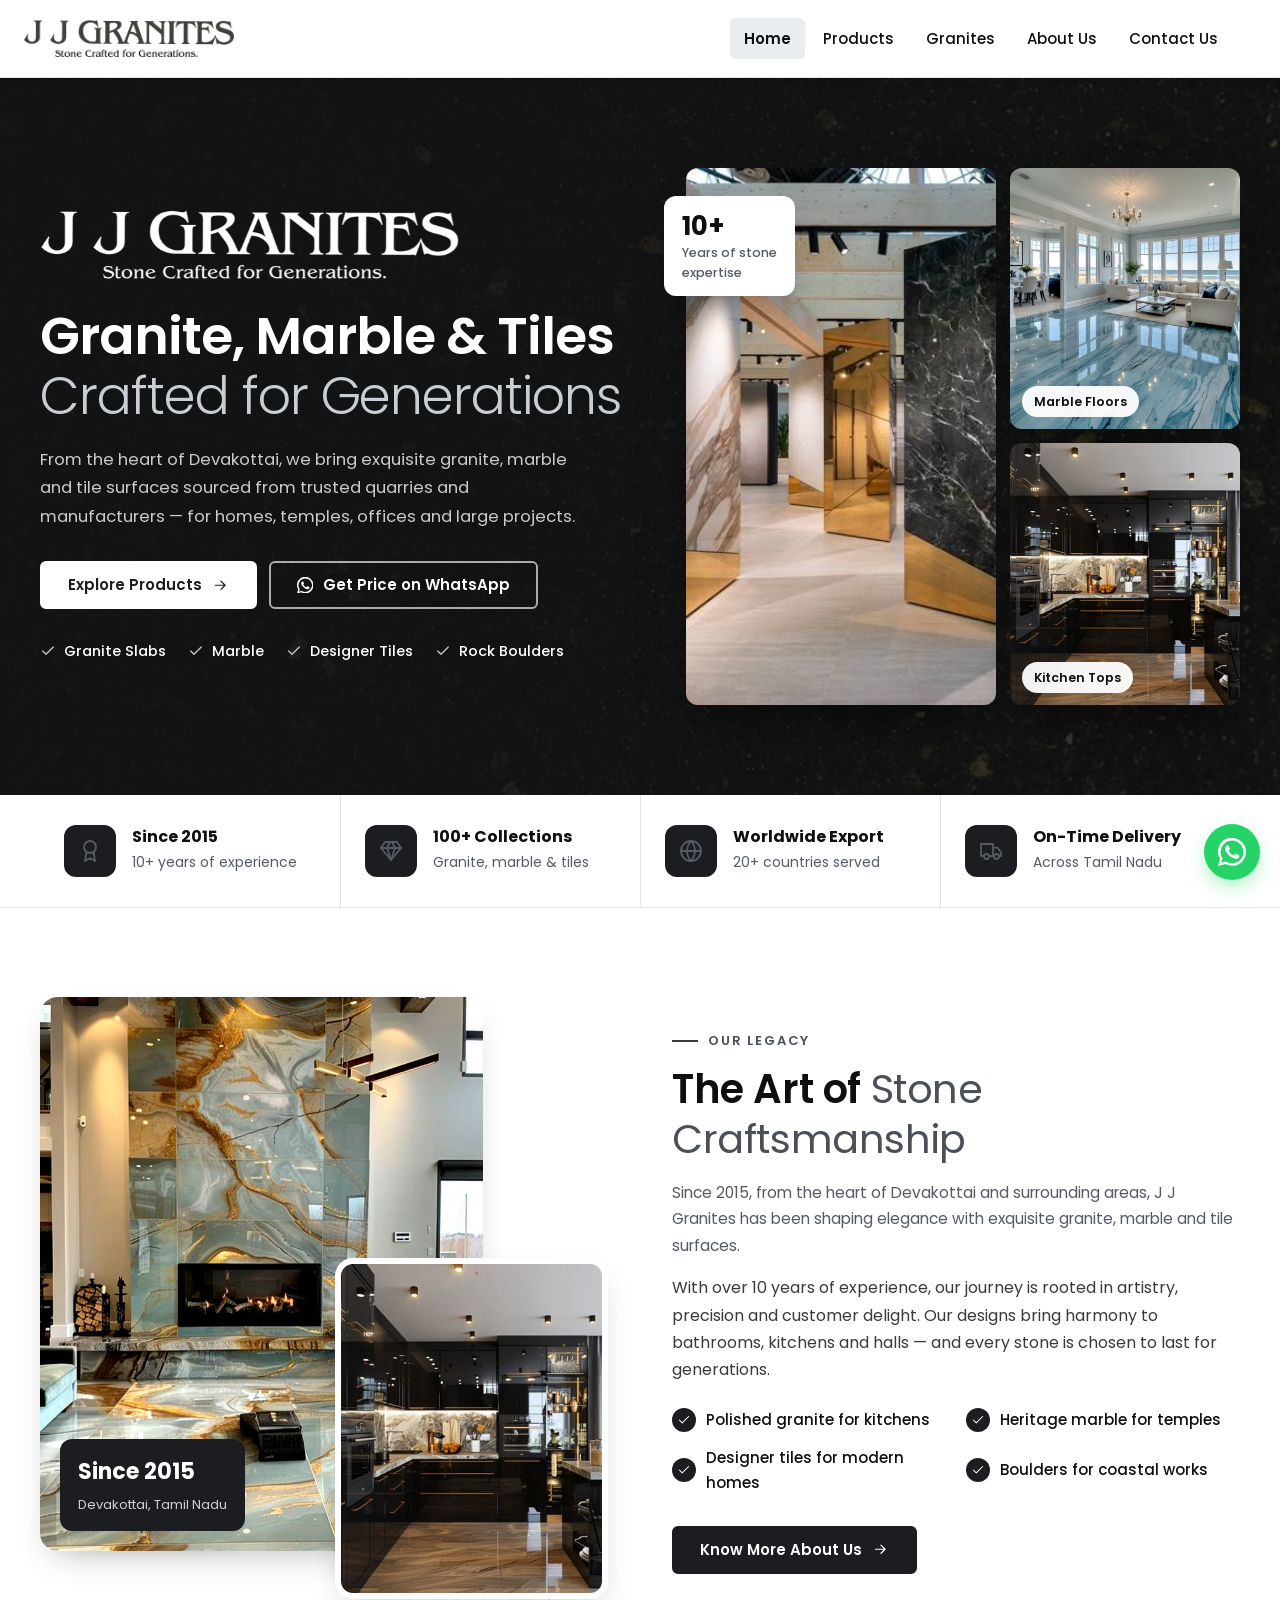
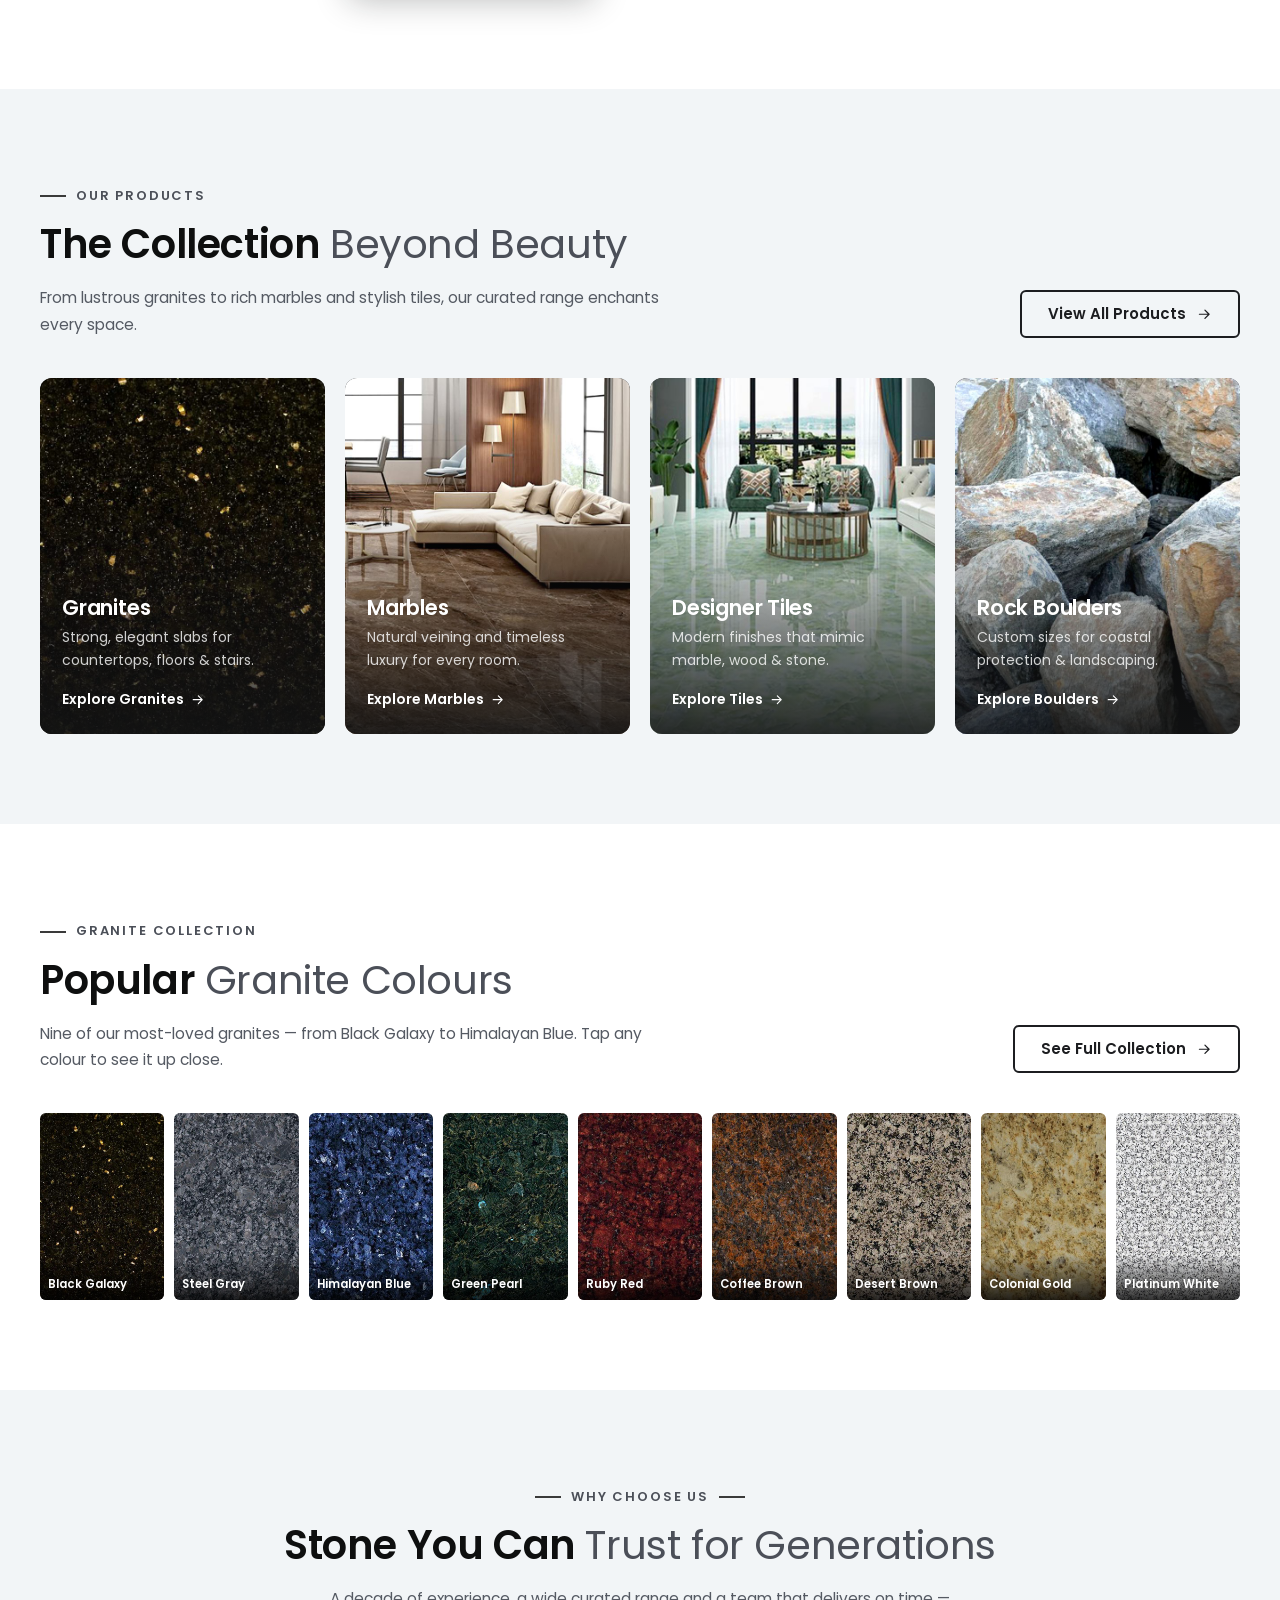
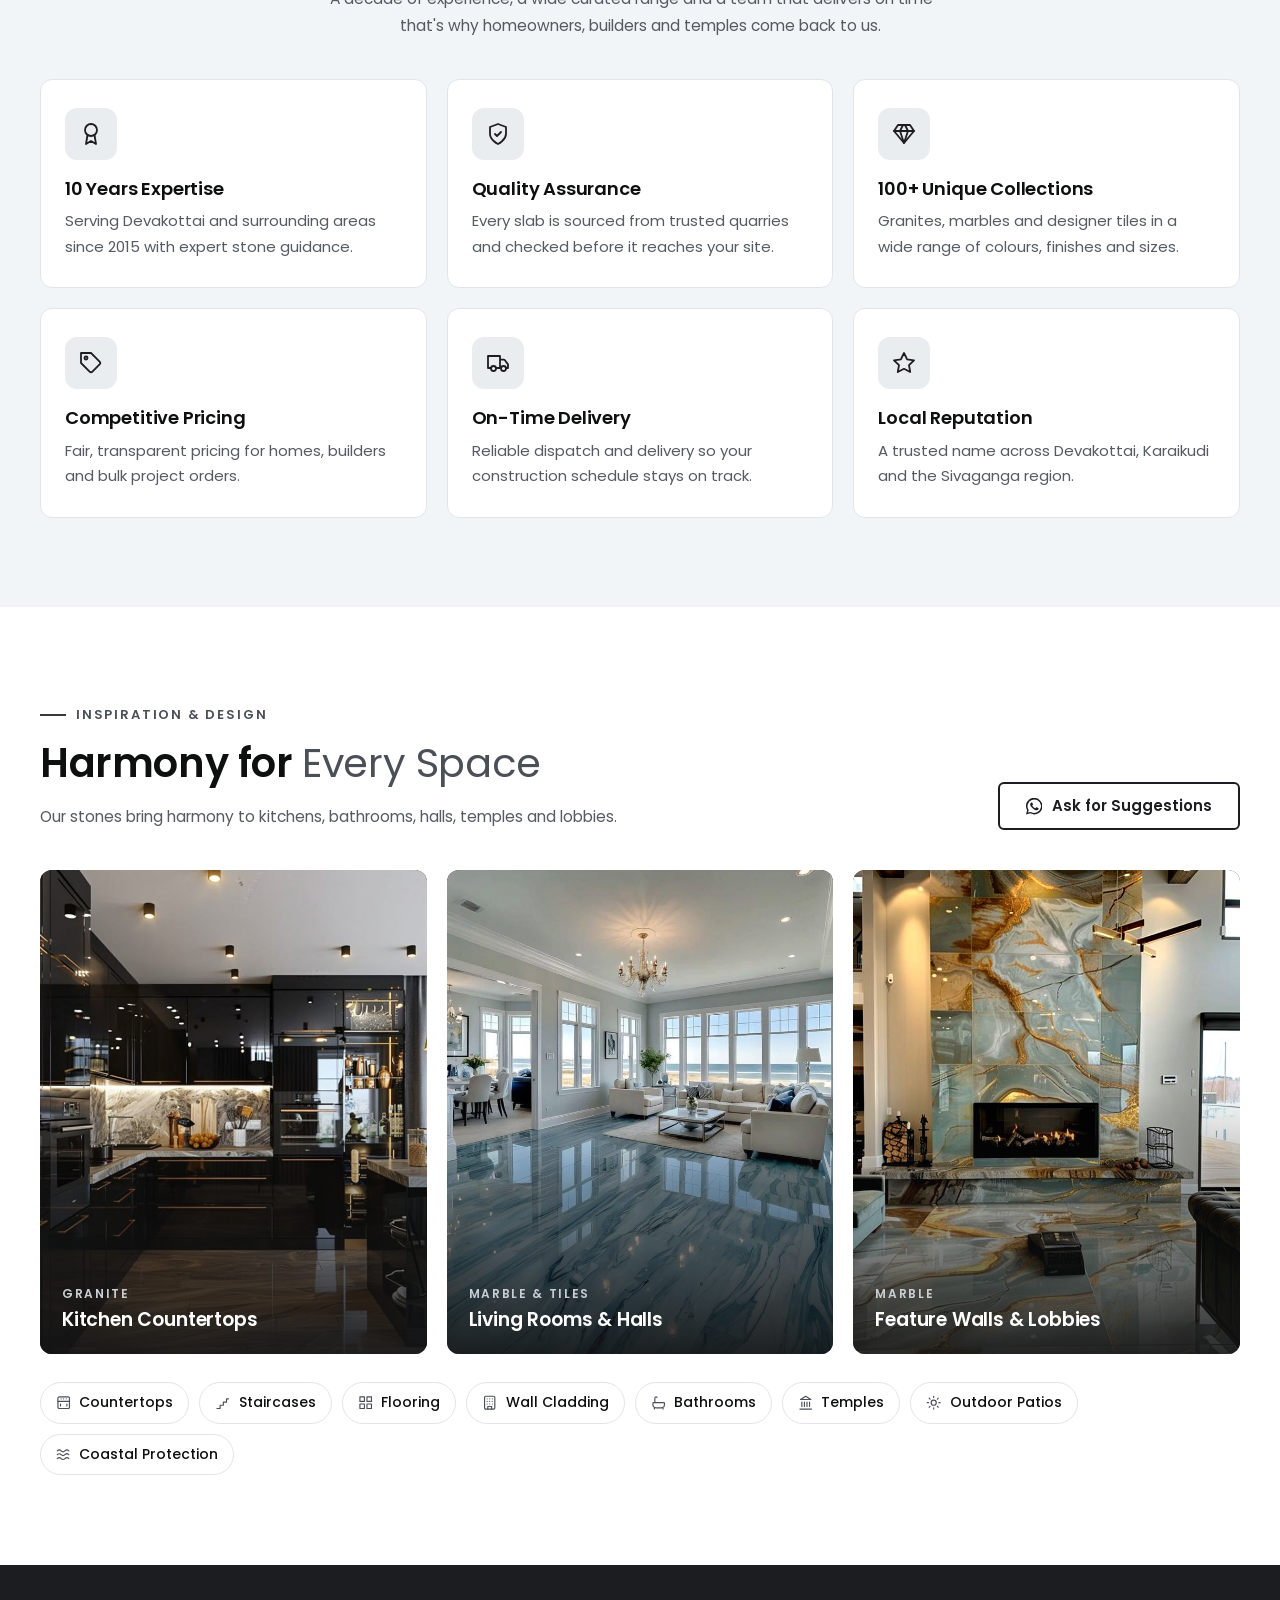
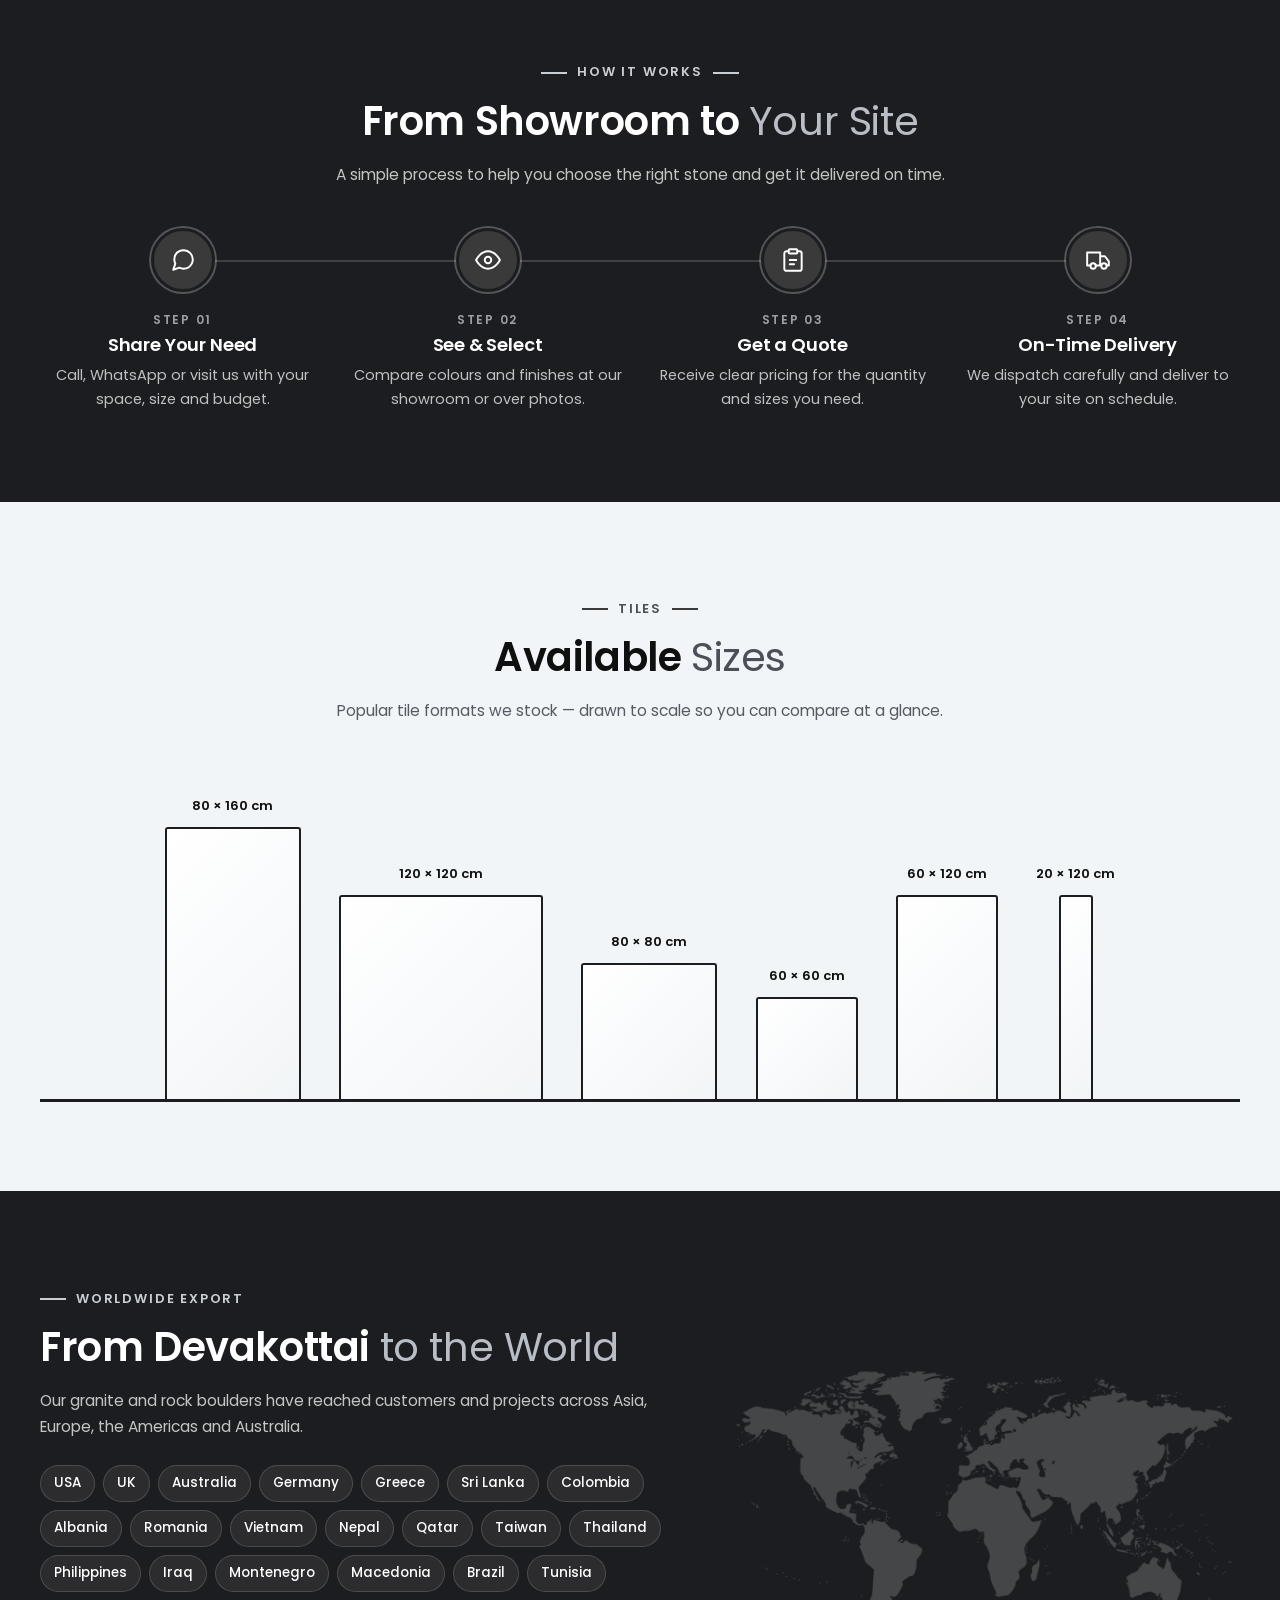
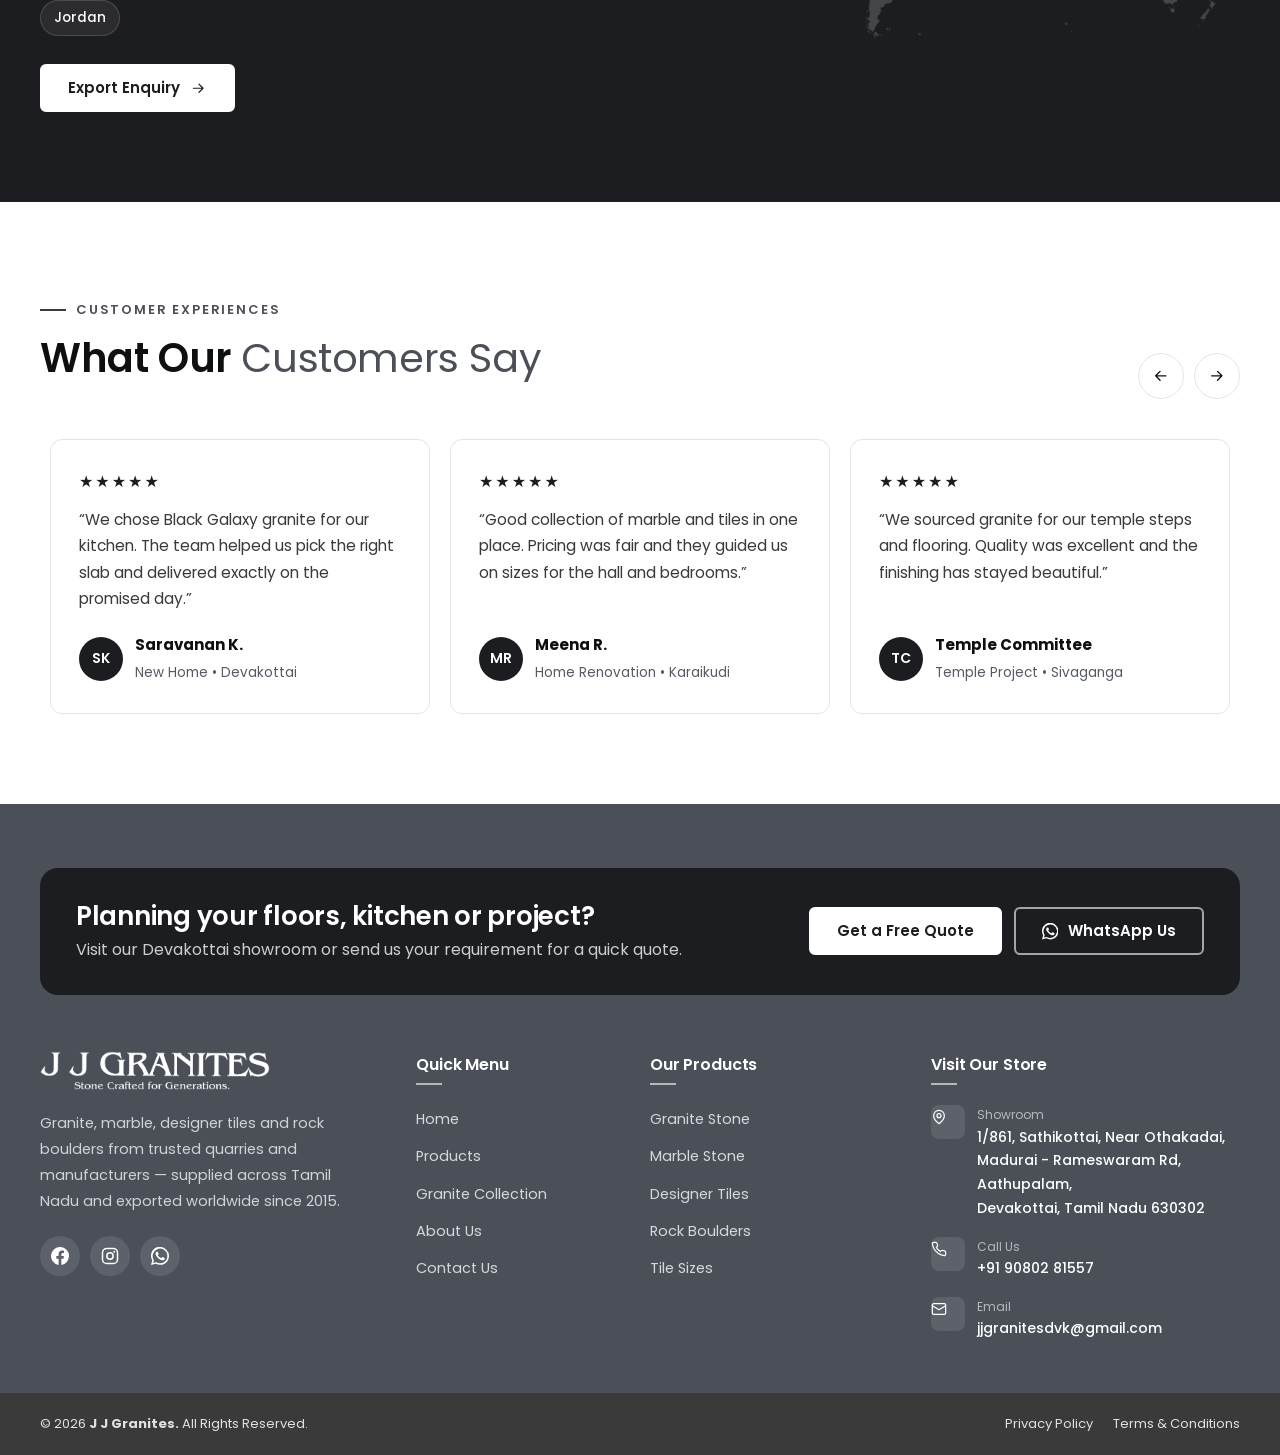
==== commit 2ab9cd75: "Remove FAQ, header contact details and products tab bar Drop the home page FAQ section, the phone nu" ====
--- a/index.html
+++ b/index.html
@@ -270,24 +270,6 @@
         </div>
       </div>
     </section>
-
-    <!-- ================= FAQ ================= -->
-    <section class="section section--alt">
-      <div class="container">
-        <div class="section-head section-head--center">
-          <span class="eyebrow">FAQ</span>
-          <h2 class="title">Frequently Asked <span>Questions</span></h2>
-        </div>
-        <div class="faq">
-          <div class="faq__item is-open"><button class="faq__q" aria-expanded="true">What products do you supply?<span class="faq__plus"></span></button><div class="faq__a"><div><p>We supply granite slabs, marble, designer tiles and rock boulders — for homes, temples, commercial buildings, landscaping and coastal protection works.</p></div></div></div>
-          <div class="faq__item"><button class="faq__q" aria-expanded="false">Can I see the stones before buying?<span class="faq__plus"></span></button><div class="faq__a"><div><p>Yes. You are welcome to visit our showroom on the Madurai – Rameswaram Road, Aathupalam, Devakottai. We can also share photos and videos on WhatsApp.</p></div></div></div>
-          <div class="faq__item"><button class="faq__q" aria-expanded="false">Which granite is best for kitchen countertops?<span class="faq__plus"></span></button><div class="faq__a"><div><p>Dark granites such as Black Galaxy and Steel Gray are popular for kitchens because they are hard, stain-resistant and easy to maintain. We'll help you choose based on your design and budget.</p></div></div></div>
-          <div class="faq__item"><button class="faq__q" aria-expanded="false">Do you deliver to my site?<span class="faq__plus"></span></button><div class="faq__a"><div><p>Yes. We deliver across Devakottai, Karaikudi and the surrounding regions, and export granite and rock boulders internationally.</p></div></div></div>
-          <div class="faq__item"><button class="faq__q" aria-expanded="false">Do you supply rock boulders in custom sizes?<span class="faq__plus"></span></button><div class="faq__a"><div><p>Yes. Rock boulders are supplied in custom sizes, weights and quantities as per the client's requirement.</p></div></div></div>
-          <div class="faq__item"><button class="faq__q" aria-expanded="false">How can I get a quotation?<span class="faq__plus"></span></button><div class="faq__a"><div><p>Call or WhatsApp us on +91 90802 81557, or fill the enquiry form with the product, quantity and site location. We'll get back to you with pricing.</p></div></div></div>
-        </div>
-      </div>
-    </section>
   </main>
 
   <div id="site-footer"></div>
--- a/assets/css/style.css
+++ b/assets/css/style.css
@@ -111,9 +111,6 @@
 .nav__link:hover { background: var(--stone-50); }
 .nav__link.is-active { font-weight: 600; background: var(--stone-100); }
 .header__actions { display: flex; align-items: center; gap: 12px; }
-.header__phone { display: inline-flex; align-items: center; gap: 8px; font-weight: 600; font-size: 14.5px; color: var(--ink); white-space: nowrap; }
-.header__phone .icon { width: 34px; height: 34px; padding: 8px; border-radius: 50%; background: var(--stone-100); color: var(--stone-900); }
-.header__call { display: none; width: 42px; height: 42px; border-radius: 50%; background: var(--stone-100); color: var(--stone-900); place-items: center; }
 .burger { display: none; width: 42px; height: 42px; border-radius: 8px; border: 0; background: var(--stone-900); position: relative; flex-shrink: 0; }
 .burger span { position: absolute; left: 11px; right: 11px; height: 2px; background: #fff; border-radius: 2px; transition: transform .3s, opacity .2s; }
 .burger span:nth-child(1) { top: 14px; } .burger span:nth-child(2) { top: 20px; } .burger span:nth-child(3) { top: 26px; }
@@ -314,12 +311,6 @@
 /* =========================================================
    Product ranges (products page)
    ========================================================= */
-.tabs-nav { position: sticky; top: var(--header-h); z-index: 50; background: #fff; border-bottom: 1px solid var(--line); }
-.tabs-nav__inner { display: flex; gap: 6px; overflow-x: auto; scrollbar-width: none; padding: 10px 0; }
-.tabs-nav__inner::-webkit-scrollbar { display: none; }
-.tabs-nav a { white-space: nowrap; padding: 8px 16px; border-radius: 999px; font-size: 14.5px; font-weight: 500; color: var(--muted); border: 1px solid var(--line); transition: background .2s, color .2s, border-color .2s; }
-.tabs-nav a:hover { color: var(--ink); border-color: var(--stone-600); }
-.tabs-nav a.is-active { background: var(--stone-900); border-color: var(--stone-900); color: #fff; }
 .range .media { aspect-ratio: 16 / 11; }
 .range__num { font-size: 13px; font-weight: 600; letter-spacing: .14em; color: var(--stone-400); }
 .range h3.sub { font-size: 15px; text-transform: uppercase; letter-spacing: .1em; color: var(--stone-600); margin: 22px 0 12px; }
@@ -387,24 +378,6 @@
 .slider__nav { display: flex; gap: 10px; }
 .slider__btn { width: 46px; height: 46px; border-radius: 50%; border: 1px solid var(--line); background: #fff; color: var(--ink); display: grid; place-items: center; transition: background .2s, color .2s; }
 .slider__btn:hover { background: var(--stone-900); color: #fff; }
-
-/* =========================================================
-   FAQ
-   ========================================================= */
-.faq { display: grid; gap: 12px; max-width: 860px; margin-inline: auto; }
-.faq__item { border-radius: var(--radius); background: #fff; border: 1px solid var(--line); }
-.faq__item.is-open { border-color: var(--stone-600); }
-.faq__q { width: 100%; display: flex; justify-content: space-between; align-items: center; gap: 16px; padding: 18px 22px; border: 0; background: none; text-align: left; font-size: 16.5px; font-weight: 600; color: var(--ink); }
-.faq__plus { width: 30px; height: 30px; flex-shrink: 0; border-radius: 50%; background: var(--stone-100); position: relative; transition: background .25s; }
-.faq__plus::before, .faq__plus::after { content: ""; position: absolute; left: 50%; top: 50%; width: 12px; height: 2px; background: var(--stone-900); transform: translate(-50%, -50%); transition: transform .25s, background .25s; }
-.faq__plus::after { transform: translate(-50%, -50%) rotate(90deg); }
-.faq__item.is-open .faq__plus { background: var(--stone-900); }
-.faq__item.is-open .faq__plus::before, .faq__item.is-open .faq__plus::after { background: #fff; }
-.faq__item.is-open .faq__plus::after { transform: translate(-50%, -50%) rotate(0); }
-.faq__a { display: grid; grid-template-rows: 0fr; transition: grid-template-rows .3s var(--ease); }
-.faq__item.is-open .faq__a { grid-template-rows: 1fr; }
-.faq__a > div { overflow: hidden; }
-.faq__a p { padding: 0 22px 20px; margin: 0; color: var(--muted); }
 
 /* =========================================================
    Contact
@@ -487,9 +460,8 @@
    Tablet
    ========================================================= */
 @media (max-width: 1100px) {
-  .nav, .header__phone, .header__cta { display: none; }
+  .nav { display: none; }
   .header__actions { margin-left: auto; }
-  .header__call { display: grid; }
   .burger { display: block; }
   .features--4 { grid-template-columns: repeat(2, 1fr); }
   .stats { grid-template-columns: repeat(2, 1fr); }
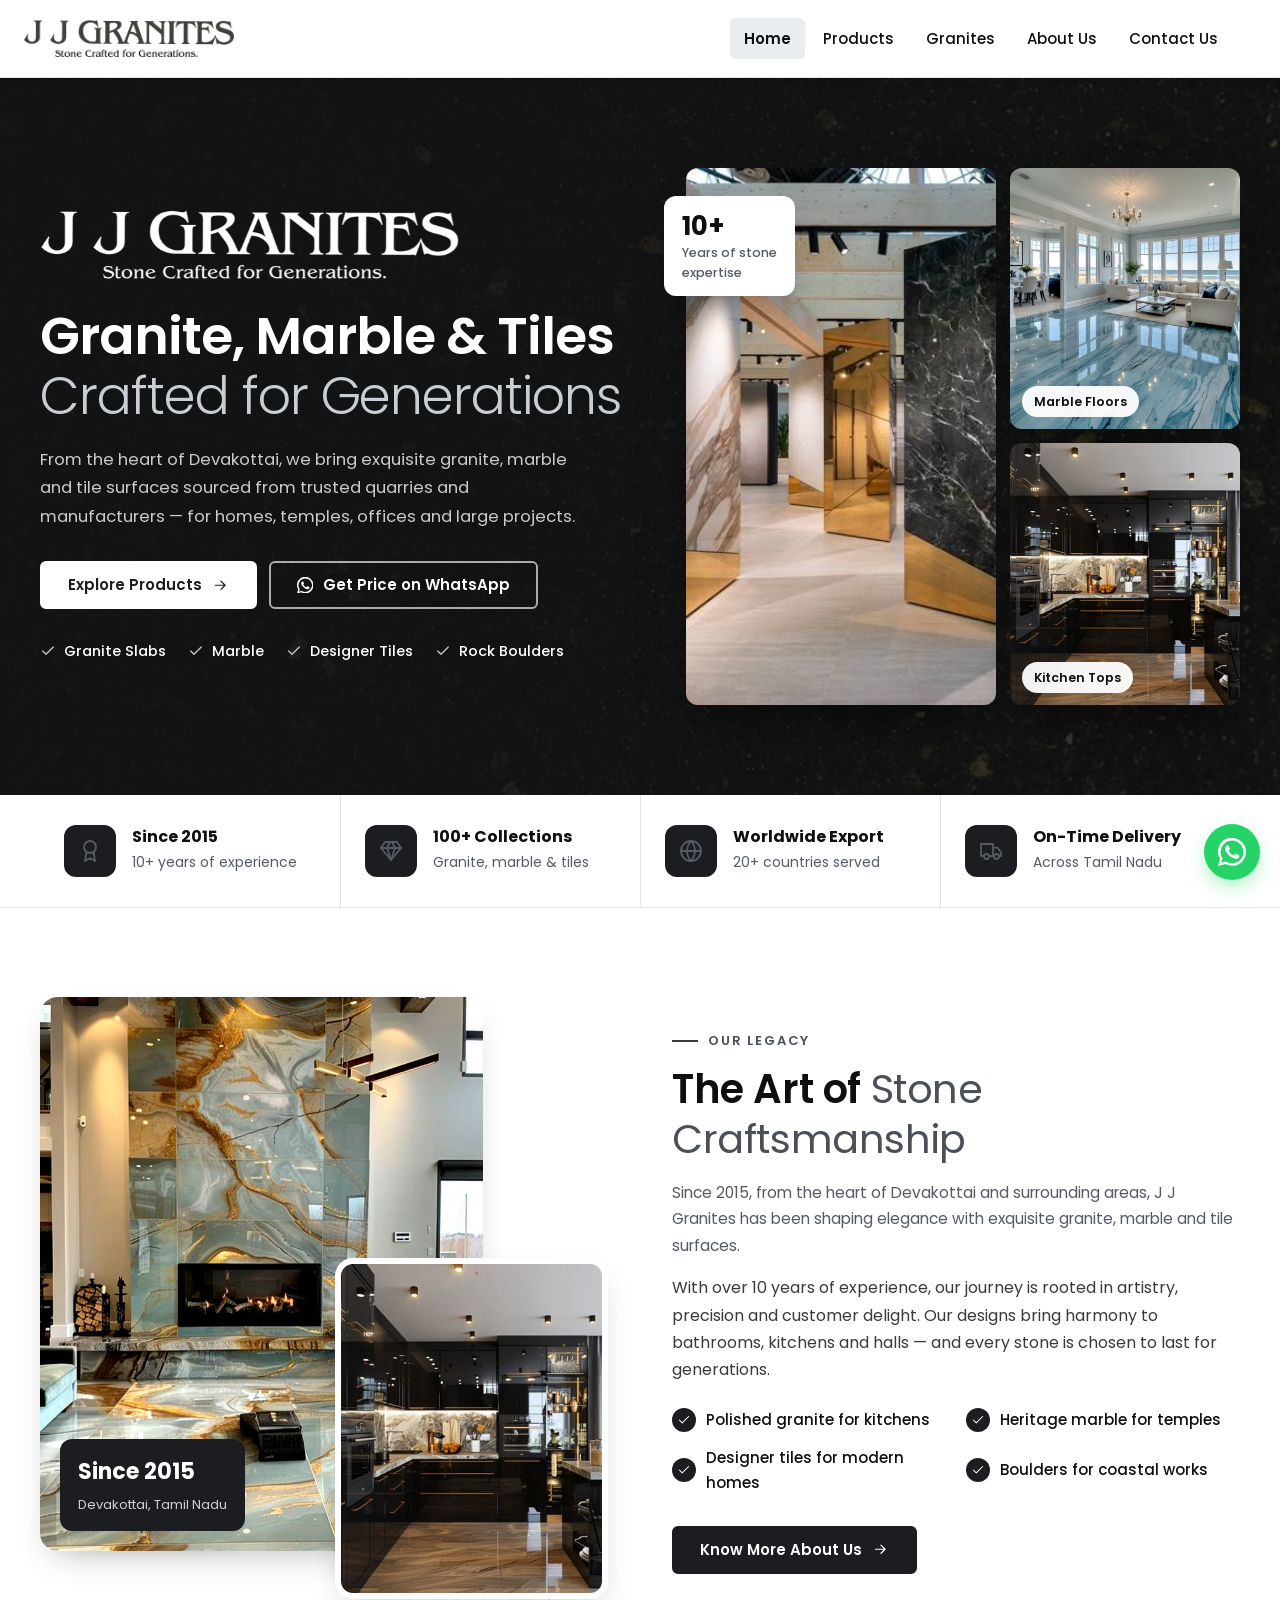
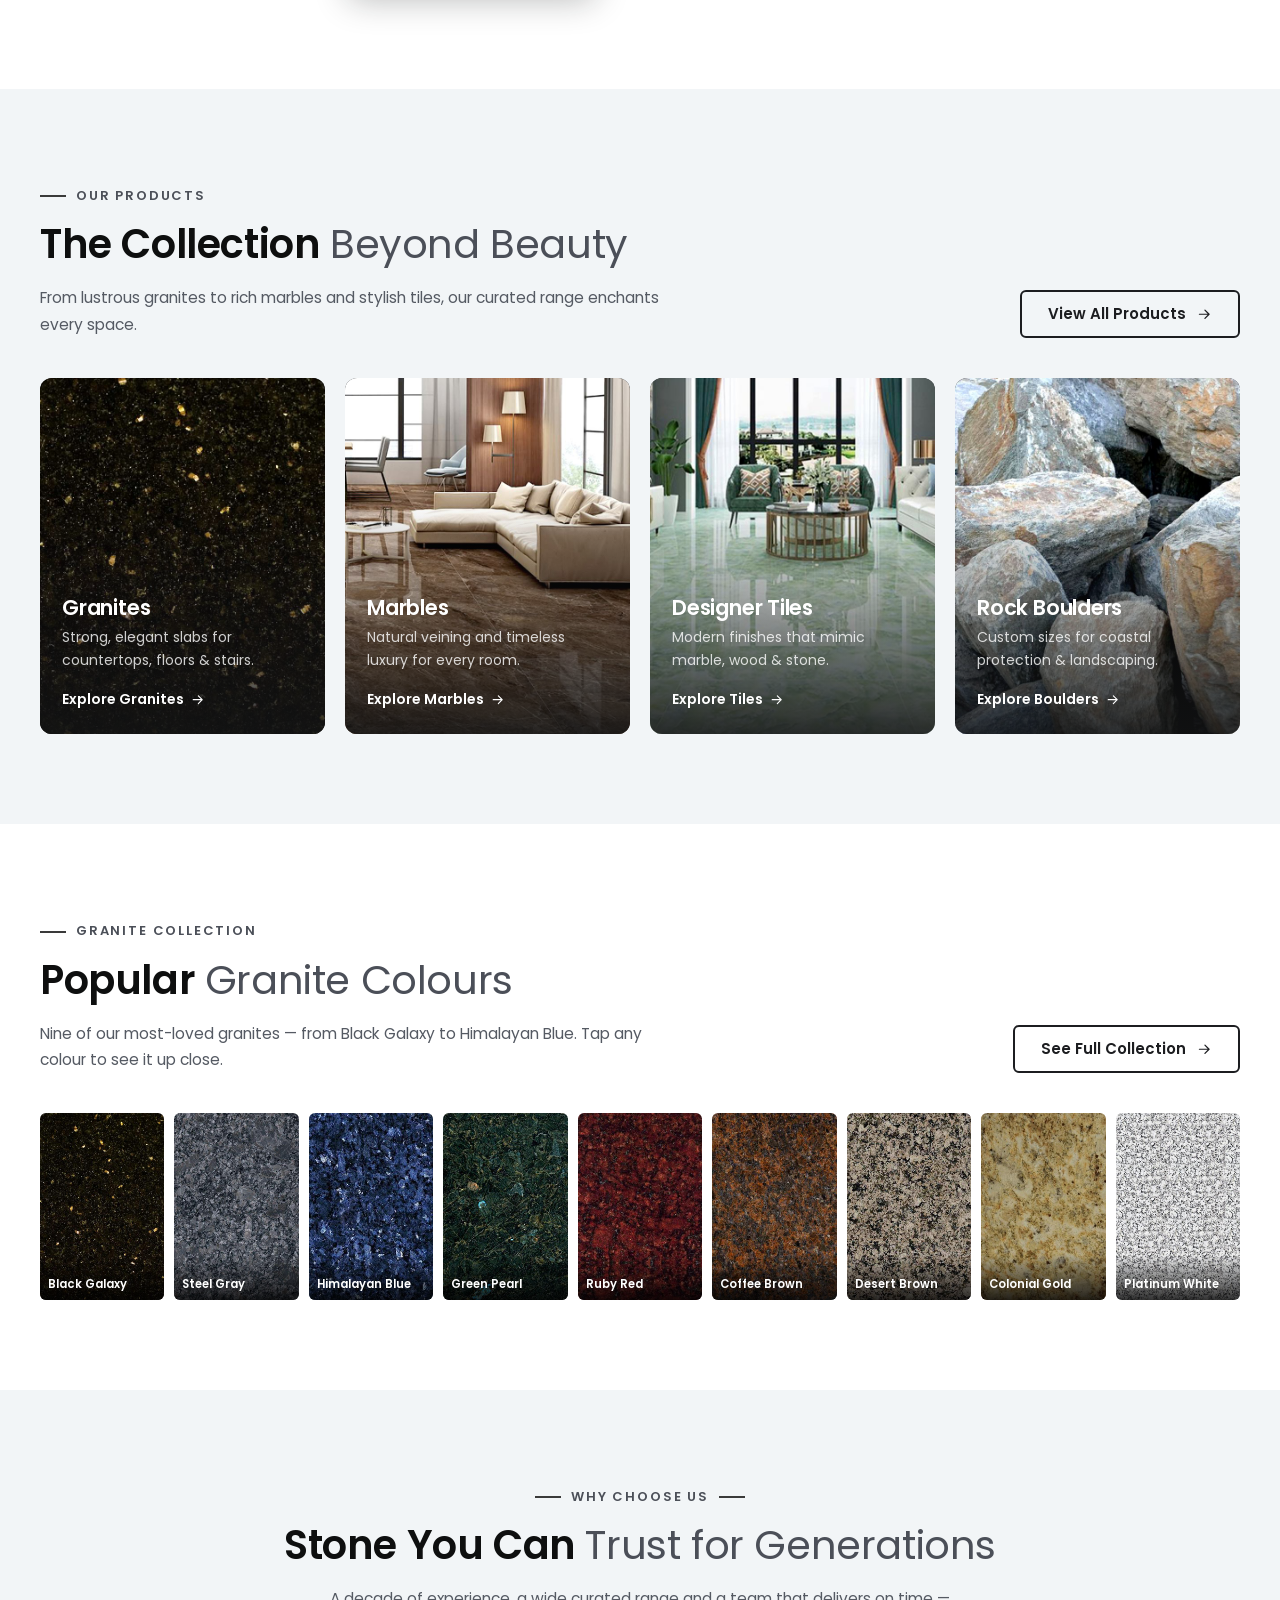
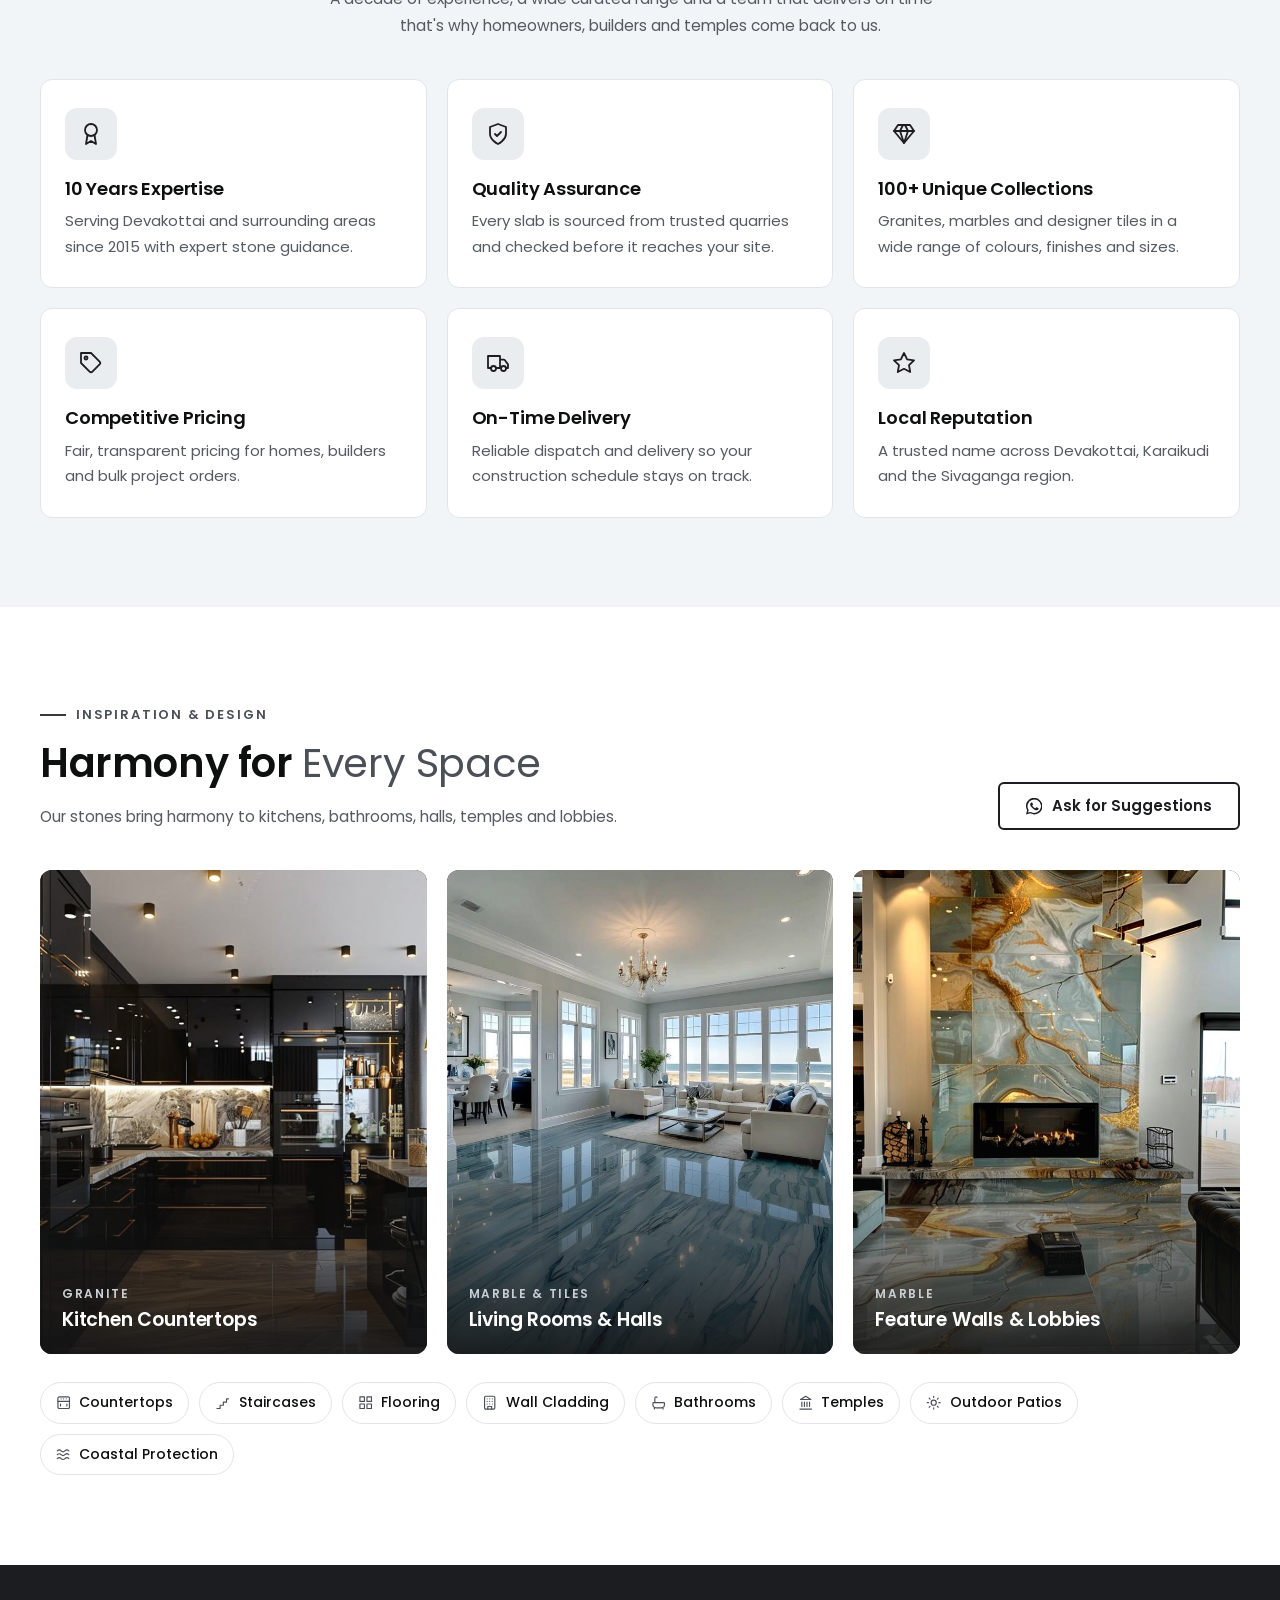
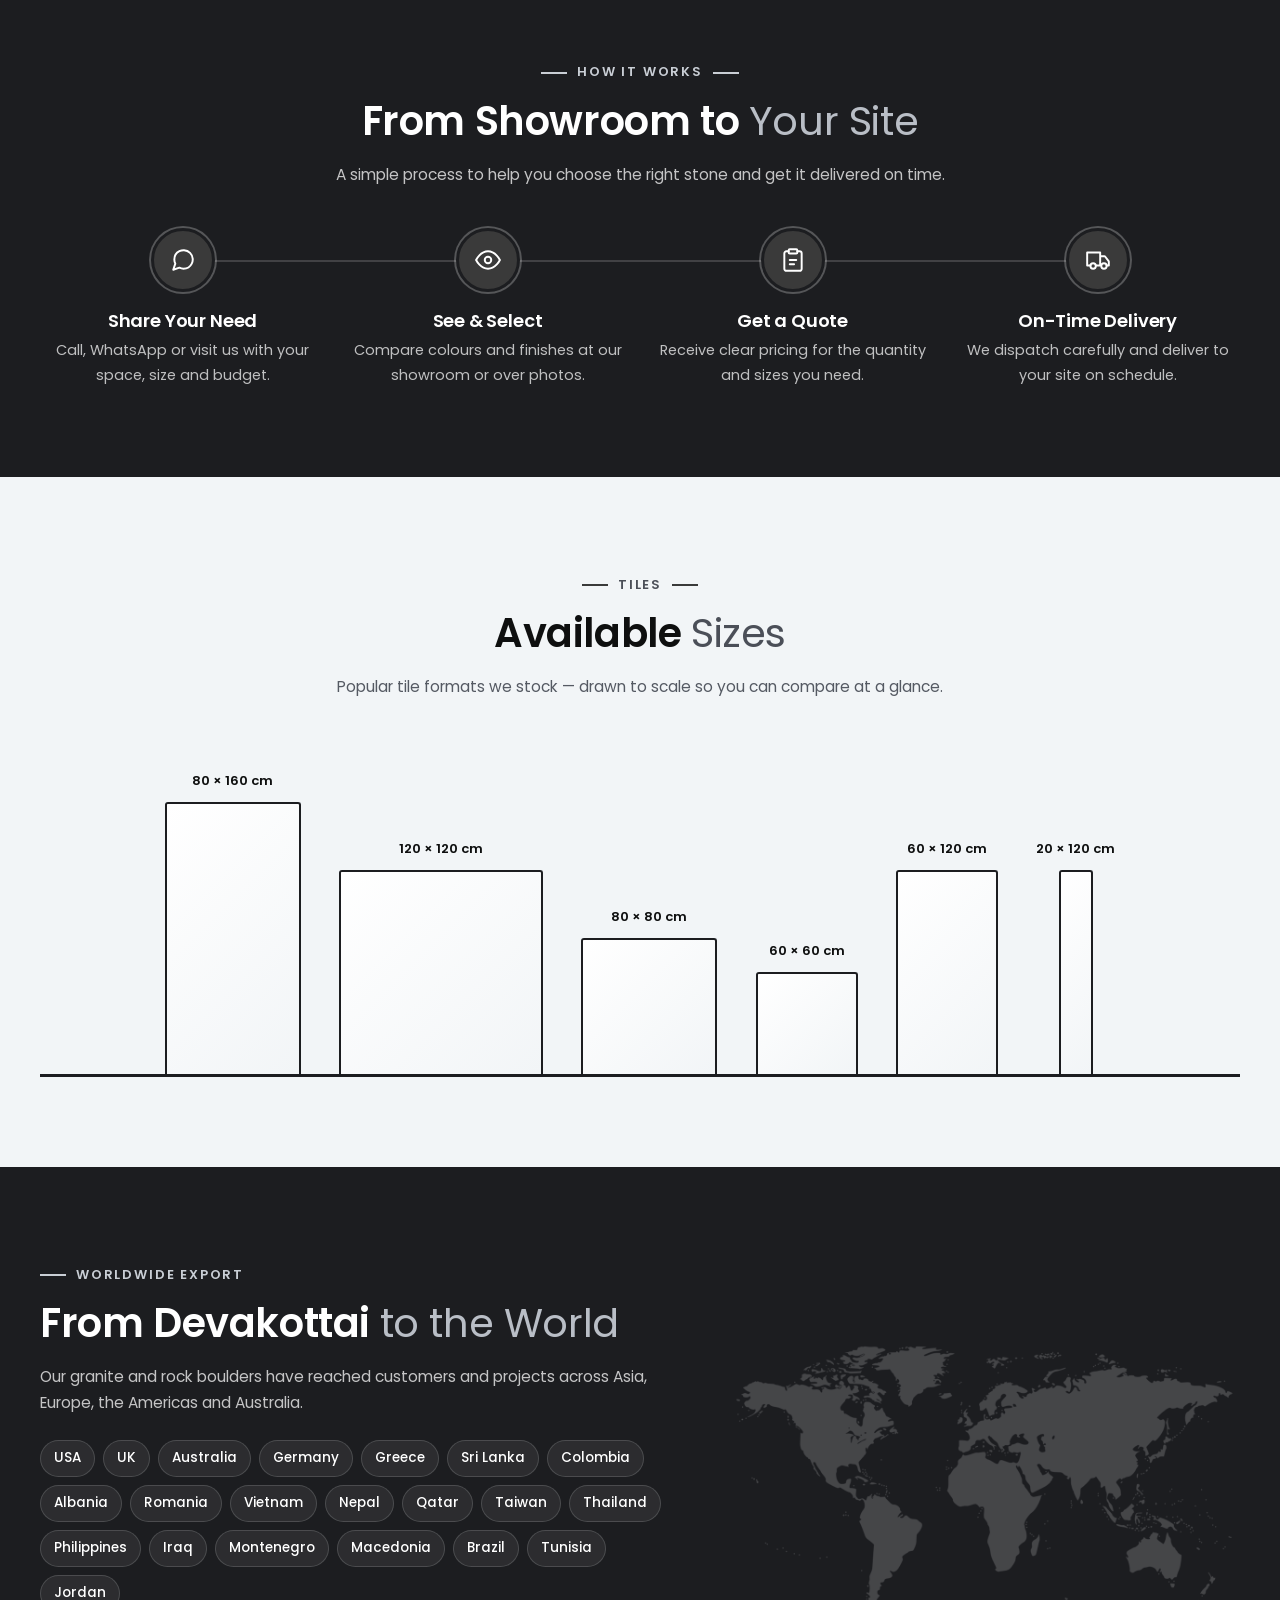
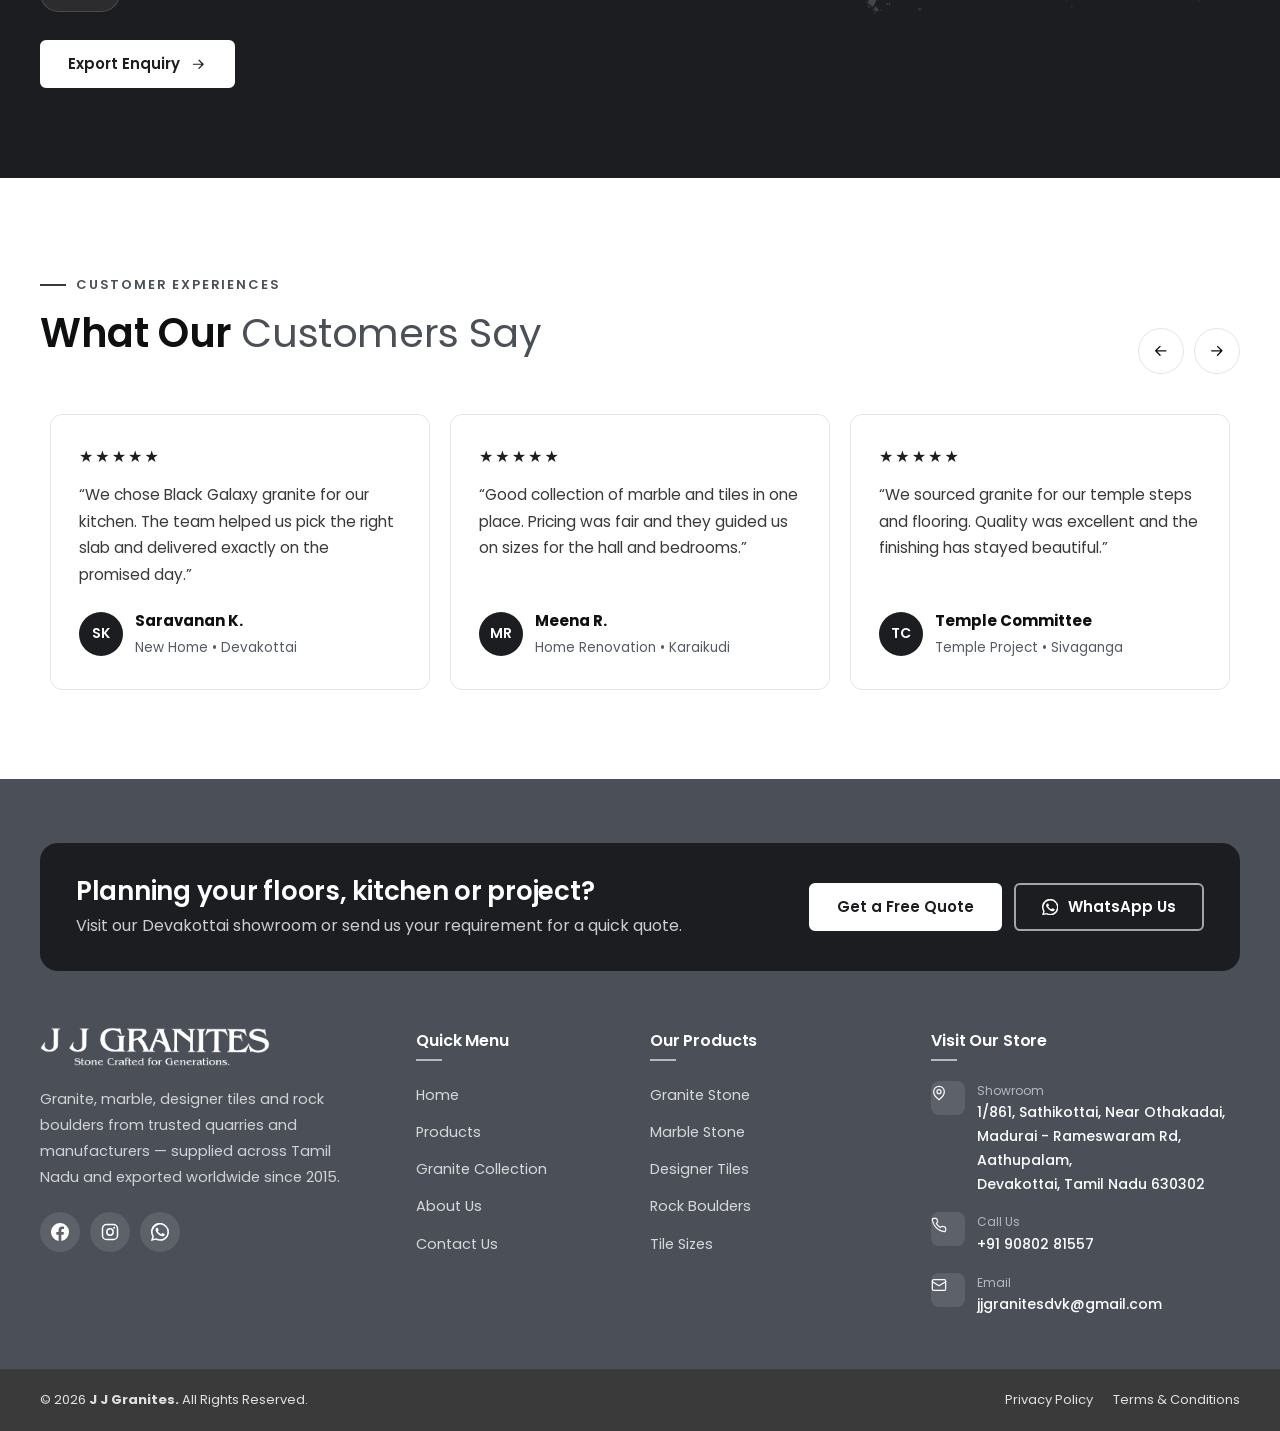
==== commit f1bd77c4: "﻿Remove decorative numbering labels Drop the "01 / 04" counters on the Products page and the "STEP 0" ====
--- a/index.html
+++ b/index.html
@@ -203,10 +203,10 @@
           <p class="lead">A simple process to help you choose the right stone and get it delivered on time.</p>
         </div>
         <div class="process">
-          <div class="step"><div class="step__dot"><i data-icon="chat"></i></div><span class="step__no">STEP 01</span><h3>Share Your Need</h3><p>Call, WhatsApp or visit us with your space, size and budget.</p></div>
-          <div class="step"><div class="step__dot"><i data-icon="eye"></i></div><span class="step__no">STEP 02</span><h3>See &amp; Select</h3><p>Compare colours and finishes at our showroom or over photos.</p></div>
-          <div class="step"><div class="step__dot"><i data-icon="clipboard"></i></div><span class="step__no">STEP 03</span><h3>Get a Quote</h3><p>Receive clear pricing for the quantity and sizes you need.</p></div>
-          <div class="step"><div class="step__dot"><i data-icon="truck"></i></div><span class="step__no">STEP 04</span><h3>On-Time Delivery</h3><p>We dispatch carefully and deliver to your site on schedule.</p></div>
+          <div class="step"><div class="step__dot"><i data-icon="chat"></i></div><h3>Share Your Need</h3><p>Call, WhatsApp or visit us with your space, size and budget.</p></div>
+          <div class="step"><div class="step__dot"><i data-icon="eye"></i></div><h3>See &amp; Select</h3><p>Compare colours and finishes at our showroom or over photos.</p></div>
+          <div class="step"><div class="step__dot"><i data-icon="clipboard"></i></div><h3>Get a Quote</h3><p>Receive clear pricing for the quantity and sizes you need.</p></div>
+          <div class="step"><div class="step__dot"><i data-icon="truck"></i></div><h3>On-Time Delivery</h3><p>We dispatch carefully and deliver to your site on schedule.</p></div>
         </div>
       </div>
     </section>
--- a/assets/css/style.css
+++ b/assets/css/style.css
@@ -312,7 +312,6 @@
    Product ranges (products page)
    ========================================================= */
 .range .media { aspect-ratio: 16 / 11; }
-.range__num { font-size: 13px; font-weight: 600; letter-spacing: .14em; color: var(--stone-400); }
 .range h3.sub { font-size: 15px; text-transform: uppercase; letter-spacing: .1em; color: var(--stone-600); margin: 22px 0 12px; }
 .note { display: flex; gap: 12px; padding: 14px 16px; border-radius: var(--radius); background: var(--stone-50); border: 1px solid var(--line); font-size: 14.5px; color: var(--text); margin: 20px 0 0; }
 .note .icon { width: 20px; height: 20px; color: var(--stone-600); margin-top: 2px; }
@@ -358,7 +357,6 @@
 .step { text-align: center; position: relative; }
 .step__dot { width: 64px; height: 64px; margin: 0 auto 18px; border-radius: 50%; display: grid; place-items: center; background: var(--stone-700); border: 3px solid var(--stone-900); box-shadow: 0 0 0 2px rgba(255,255,255,.25); color: #fff; }
 .step__dot .icon { width: 26px; height: 26px; }
-.step__no { display: block; font-size: 12px; letter-spacing: .14em; color: #9aa0a8; font-weight: 600; margin-bottom: 4px; }
 .step h3 { font-size: 18px; margin-bottom: 6px; }
 .step p { font-size: 14.5px; margin: 0; color: rgba(255,255,255,.72); }
 
@@ -550,7 +548,7 @@
   .step { display: grid; grid-template-columns: 52px 1fr; gap: 0 16px; text-align: left; padding-bottom: 22px; }
   .step::before { content: ""; position: absolute; left: 25px; top: 52px; bottom: 0; width: 2px; background: rgba(255,255,255,.16); }
   .step:last-child::before { display: none; }
-  .step__dot { width: 52px; height: 52px; margin: 0; grid-row: span 3; }
+  .step__dot { width: 52px; height: 52px; margin: 0; grid-row: span 2; }
   .step__dot .icon { width: 22px; height: 22px; }
   .step h3 { margin: 0 0 2px; }
 
